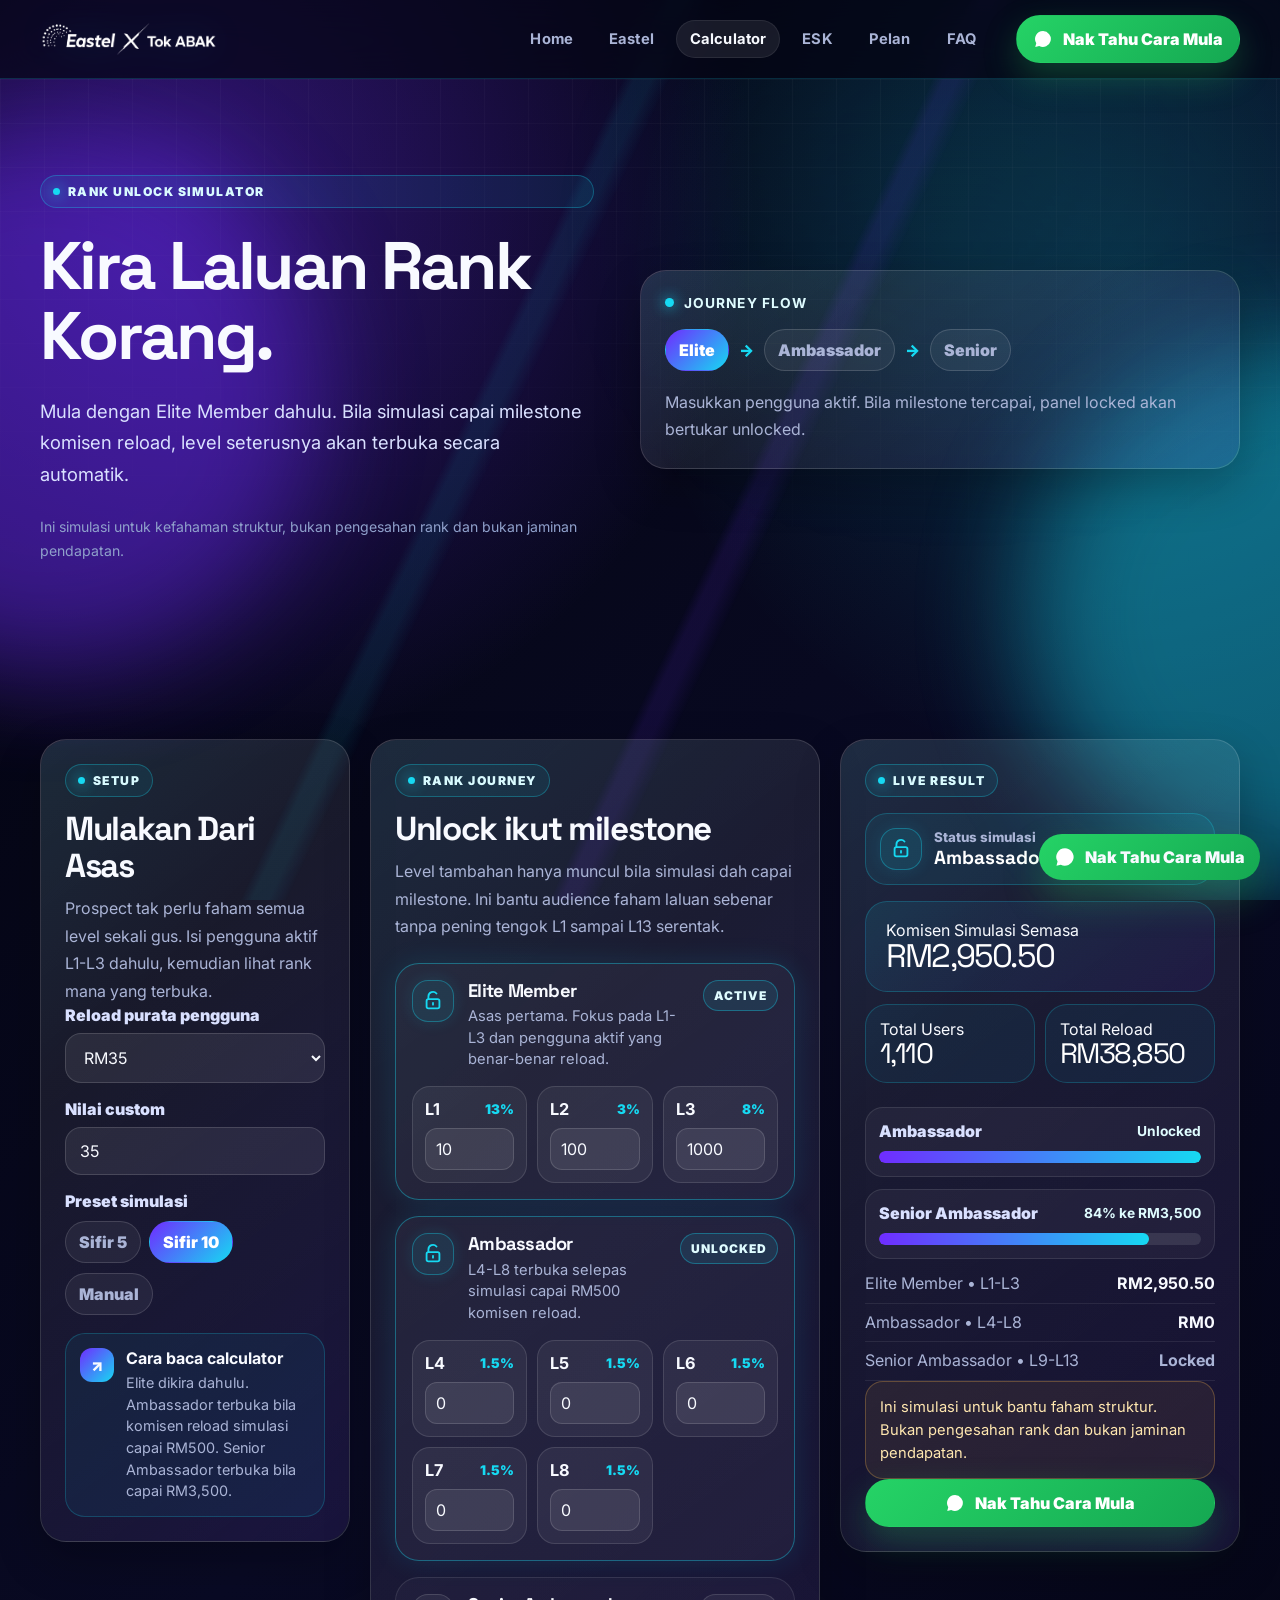
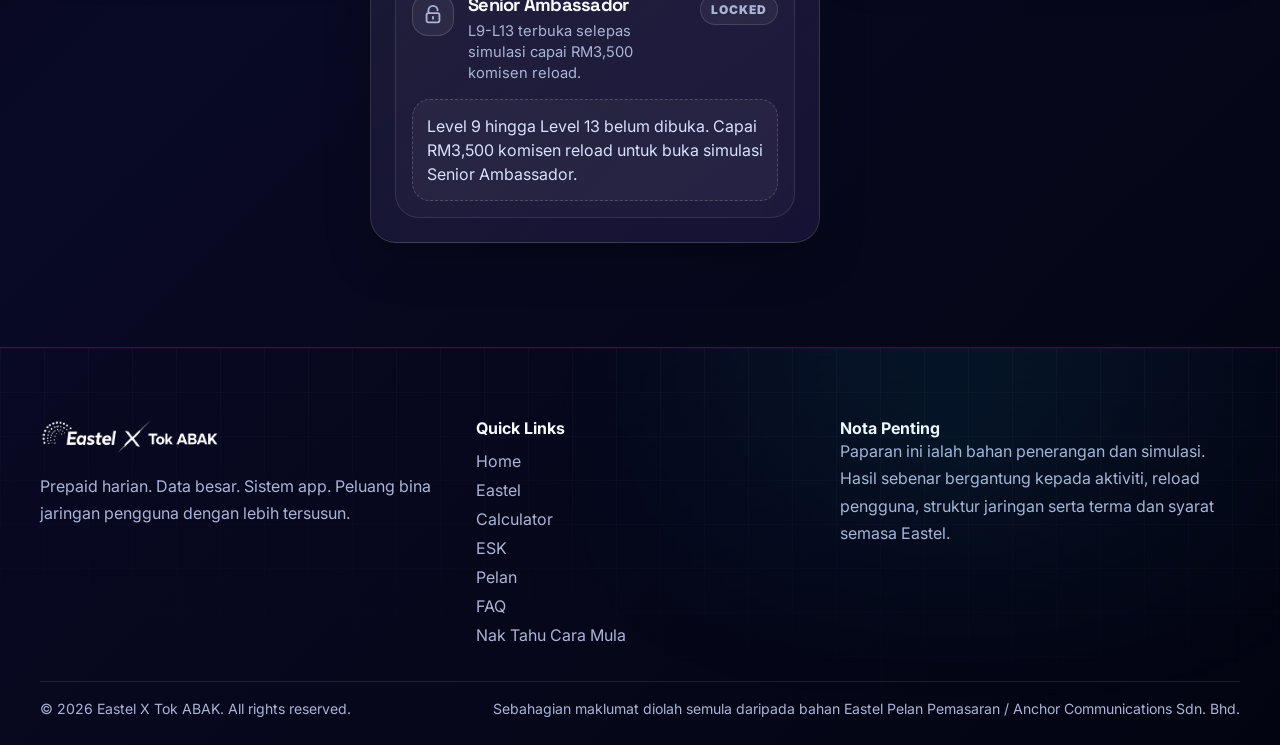
==== calculator/index.html @ 4b1dbc68 "Add files via upload" ====
<!doctype html>
<html lang="ms">
<head>
  <meta charset="utf-8">
  <meta name="viewport" content="width=device-width, initial-scale=1">
  <title>Eastel X Tok ABAK | Calculator Laluan Rank</title>
  <meta name="description" content="Simulasi interaktif untuk faham laluan Elite Member, Ambassador dan Senior Ambassador berdasarkan komisen reload.">
  <meta property="og:title" content="Eastel X Tok ABAK | Calculator Laluan Rank">
  <meta property="og:description" content="Simulasi interaktif untuk faham laluan Elite Member, Ambassador dan Senior Ambassador berdasarkan komisen reload.">
  <meta property="og:image" content="https://jtk-eastel.github.io/TokAbak/assets/og-eastel-tok-abak.png">
  <meta property="og:type" content="website">
  <meta name="twitter:card" content="summary_large_image">
  <link rel="icon" href="../assets/favicon.png">
  <link rel="preconnect" href="https://fonts.googleapis.com">
  <link rel="preconnect" href="https://fonts.gstatic.com" crossorigin>
  <link href="https://fonts.googleapis.com/css2?family=Inter:wght@400;500;600;700;800;900&family=Space+Grotesk:wght@600;700&display=swap" rel="stylesheet">
  <link rel="stylesheet" href="../style.css">
</head>
<body>
  <div class="site-bg" aria-hidden="true"><span class="orb orb-a"></span><span class="orb orb-b"></span></div>
  <header class="site-header">
  <div class="container nav-shell">
    <a class="brand" href="../"><img src="../assets/logo-eastel-x-tokabak-white.png" alt="Eastel X Tok ABAK"></a>
    <nav class="nav-links" aria-label="Navigasi utama"><a class="nav-link " href="../">Home</a>
<a class="nav-link " href="../eastel/">Eastel</a>
<a class="nav-link active" href="../calculator/">Calculator</a>
<a class="nav-link " href="../esk/">ESK</a>
<a class="nav-link " href="../pelan-pemasaran/">Pelan</a>
<a class="nav-link " href="../faq/">FAQ</a></nav>
    <a class="btn btn-primary nav-cta" href="https://api.whatsapp.com/send/?phone=601175947174&text=NakTahuCaraMula&type=phone_number&app_absent=0" target="_blank" rel="noopener"><img src="../assets/whatsapp-logo-white.svg" alt="">Nak Tahu Cara Mula</a>
    <button class="menu-toggle" aria-label="Buka menu" aria-expanded="false" data-menu-toggle><span></span><span></span><span></span></button>
  </div>
  <div class="mobile-panel" data-mobile-menu>
    <div class="mobile-panel-inner">
      <a class="mobile-link " href="../">Home</a>
<a class="mobile-link " href="../eastel/">Eastel</a>
<a class="mobile-link active" href="../calculator/">Calculator</a>
<a class="mobile-link " href="../esk/">ESK</a>
<a class="mobile-link " href="../pelan-pemasaran/">Pelan</a>
<a class="mobile-link " href="../faq/">FAQ</a>
      <a class="btn btn-primary full" href="https://api.whatsapp.com/send/?phone=601175947174&text=NakTahuCaraMula&type=phone_number&app_absent=0" target="_blank" rel="noopener"><img src="../assets/whatsapp-logo-white.svg" alt="">Nak Tahu Cara Mula</a>
    </div>
  </div>
</header>
  <main>
<section class="hero section-dark cyber-bg calculator-hero">
  <div class="container hero-grid">
    <div class="hero-copy reveal">
      <span class="eyebrow">Rank Unlock Simulator</span>
      <h1>Kira Laluan Rank Korang.</h1>
      <p class="lead">Mula dengan Elite Member dahulu. Bila simulasi capai milestone komisen reload, level seterusnya akan terbuka secara automatik.</p>
      <p class="mini-disclaimer">Ini simulasi untuk kefahaman struktur, bukan pengesahan rank dan bukan jaminan pendapatan.</p>
    </div>
    <div class="dashboard-card reveal calc-preview-card">
      <div class="unlock-preview-line"><span class="preview-dot"></span><b>Journey Flow</b></div>
      <div class="preview-ranks" aria-label="Laluan rank calculator">
        <span class="preview-rank active">Elite</span>
        <span class="preview-arrow">→</span>
        <span class="preview-rank">Ambassador</span>
        <span class="preview-arrow">→</span>
        <span class="preview-rank">Senior</span>
      </div>
      <p>Masukkan pengguna aktif. Bila milestone tercapai, panel locked akan bertukar unlocked.</p>
    </div>
  </div>
</section>

<section class="section" data-income-calculator>
  <div class="container unlock-dashboard">
    <aside class="dashboard-card rank-setup reveal">
      <span class="eyebrow">Setup</span>
      <h2>Mulakan Dari Asas</h2>
      <p>Prospect tak perlu faham semua level sekali gus. Isi pengguna aktif L1-L3 dahulu, kemudian lihat rank mana yang terbuka.</p>

      <div class="form-group">
        <label for="reload">Reload purata pengguna</label>
        <select id="reload" data-reload>
          <option value="35">RM35</option>
          <option value="50">RM50</option>
          <option value="custom">Custom</option>
        </select>
      </div>
      <div class="form-group" data-custom-wrap hidden>
        <label for="customReload">Nilai custom</label>
        <input id="customReload" type="number" min="1" value="35" data-custom-reload>
      </div>

      <label class="field-label">Preset simulasi</label>
      <div class="preset-tabs unlock-presets">
        <button type="button" data-preset="5">Sifir 5</button>
        <button type="button" class="active" data-preset="10">Sifir 10</button>
        <button type="button" data-preset="manual">Manual</button>
      </div>

      <div class="unlock-help-card">
        <span class="help-icon" aria-hidden="true">↗</span>
        <div>
          <strong>Cara baca calculator</strong>
          <p>Elite dikira dahulu. Ambassador terbuka bila komisen reload simulasi capai RM500. Senior Ambassador terbuka bila capai RM3,500.</p>
        </div>
      </div>
    </aside>

    <aside class="dashboard-card unlock-result result-panel reveal" aria-live="polite">
      <span class="eyebrow">Live Result</span>
      <div class="rank-status" data-rank-status>
        <span class="rank-status-icon" data-status-icon aria-hidden="true"></span>
        <div>
          <small>Status simulasi</small>
          <strong data-status-title>Elite Member</strong>
        </div>
      </div>

      <div class="result-tile primary-result">
        <span>Komisen Simulasi Semasa</span>
        <div class="result-number" data-result-commission>RM2,950.50</div>
      </div>
      <div class="result-mini-grid">
        <div class="result-tile compact"><span>Total Users</span><div class="result-number small" data-result-users>1,110</div></div>
        <div class="result-tile compact"><span>Total Reload</span><div class="result-number small" data-result-reload>RM38,850</div></div>
      </div>

      <div class="milestone-card" data-ambassador-progress>
        <div class="milestone-head"><span>Ambassador</span><b data-ambassador-text>100% ke RM500</b></div>
        <div class="progress-bar"><span data-ambassador-bar style="width:100%"></span></div>
      </div>
      <div class="milestone-card" data-senior-progress>
        <div class="milestone-head"><span>Senior Ambassador</span><b data-senior-text>84% ke RM3,500</b></div>
        <div class="progress-bar"><span data-senior-bar style="width:84%"></span></div>
      </div>

      <div class="breakdown" data-breakdown></div>
      <p class="disclaimer">Ini simulasi untuk bantu faham struktur. Bukan pengesahan rank dan bukan jaminan pendapatan.</p>
      <a class="btn btn-primary full" href="https://api.whatsapp.com/send/?phone=601175947174&text=NakTahuCaraMula&type=phone_number&app_absent=0" target="_blank" rel="noopener"><img src="../assets/whatsapp-logo-white.svg" alt="">Nak Tahu Cara Mula</a>
    </aside>

    <section class="dashboard-card unlock-journey reveal">
      <span class="eyebrow">Rank Journey</span>
      <h2>Unlock ikut milestone</h2>
      <p>Level tambahan hanya muncul bila simulasi dah capai milestone. Ini bantu audience faham laluan sebenar tanpa pening tengok L1 sampai L13 serentak.</p>
      <div class="rank-unlock-stack" data-unlock-journey></div>
    </section>
  </div>
</section>
</main>
  <footer class="site-footer section-dark">
  <div class="container footer-grid">
    <div class="footer-brand">
      <img src="../assets/logo-eastel-x-tokabak-white.png" alt="Eastel X Tok ABAK">
      <p>Prepaid harian. Data besar. Sistem app. Peluang bina jaringan pengguna dengan lebih tersusun.</p>
    </div>
    <div class="footer-links">
      <strong>Quick Links</strong>
      <div><a href="../">Home</a>
<a href="../eastel/">Eastel</a>
<a href="../calculator/">Calculator</a>
<a href="../esk/">ESK</a>
<a href="../pelan-pemasaran/">Pelan</a>
<a href="../faq/">FAQ</a>
<a href="https://api.whatsapp.com/send/?phone=601175947174&text=NakTahuCaraMula&type=phone_number&app_absent=0" target="_blank" rel="noopener">Nak Tahu Cara Mula</a></div>
    </div>
    <div class="footer-note">
      <strong>Nota Penting</strong>
      <p>Paparan ini ialah bahan penerangan dan simulasi. Hasil sebenar bergantung kepada aktiviti, reload pengguna, struktur jaringan serta terma dan syarat semasa Eastel.</p>
    </div>
  </div>
  <div class="container footer-bottom">
    <span>© 2026 Eastel X Tok ABAK. All rights reserved.</span>
    <span>Sebahagian maklumat diolah semula daripada bahan Eastel Pelan Pemasaran / Anchor Communications Sdn. Bhd.</span>
  </div>
</footer>
<a class="floating-wa" href="https://api.whatsapp.com/send/?phone=601175947174&text=NakTahuCaraMula&type=phone_number&app_absent=0" target="_blank" rel="noopener" aria-label="Nak Tahu Cara Mula"><img src="../assets/whatsapp-logo-white.svg" alt=""><span>Nak Tahu Cara Mula</span></a>
  <script src="../script.js"></script>
</body>
</html>
---- style.css ----
:root{
  --bg:#050615; --bg-deep:#080a22; --bg-soft:#101338;
  --panel:rgba(255,255,255,.065); --panel-strong:rgba(255,255,255,.1); --panel-glass:rgba(13,16,48,.74);
  --purple:#6f2cff; --violet:#8b35ff; --cyan:#16d9f2; --blue:#3b82f6; --green:#25d366;
  --text:#f8faff; --muted:#aab4d6; --muted-strong:#d9e0ff;
  --border:rgba(255,255,255,.14); --border-glow:rgba(22,217,242,.34);
  --soft-panel:#f7f5ff; --dark-text:#0d1022; --muted-dark:#5f6680;
  --radius-md:18px; --radius-lg:26px; --radius-xl:34px;
  --shadow-glow:0 0 40px rgba(111,44,255,.35); --shadow-cyan:0 0 32px rgba(22,217,242,.28);
  --container:1200px;
}
*{box-sizing:border-box}
html{scroll-behavior:smooth}
body{
  margin:0; font-family:Inter,system-ui,-apple-system,Segoe UI,sans-serif; color:var(--text);
  background:
    radial-gradient(circle at 14% 8%, rgba(111,44,255,.42), transparent 36rem),
    radial-gradient(circle at 88% 12%, rgba(22,217,242,.18), transparent 31rem),
    linear-gradient(135deg,#03040d 0%,#090a24 50%,#030411 100%);
  min-height:100vh; overflow-x:hidden;
}
body.menu-open{overflow:hidden}
a{color:inherit;text-decoration:none}
img{max-width:100%;display:block}
button,input,select{font:inherit}
.container{width:min(var(--container),calc(100% - 40px));margin-inline:auto}
.section{padding:104px 0;position:relative}
.section.compact{padding:72px 0}
.section-dark{position:relative;overflow:hidden}
.section-dark::before,.cyber-bg::before{
  content:"";position:absolute;inset:0;pointer-events:none;opacity:.52;
  background-image:
    linear-gradient(rgba(255,255,255,.055) 1px,transparent 1px),
    linear-gradient(90deg,rgba(255,255,255,.055) 1px,transparent 1px),
    radial-gradient(circle at 75% 30%,rgba(22,217,242,.18),transparent 26rem);
  background-size:44px 44px,44px 44px,100% 100%;
  mask-image:linear-gradient(to bottom,black,transparent 95%);
}
.site-bg{position:fixed;inset:0;overflow:hidden;pointer-events:none;z-index:-3}
.site-bg::after{content:"";position:absolute;inset:-20%;background:linear-gradient(115deg,transparent 0 42%,rgba(22,217,242,.08) 42.5% 43.2%,transparent 44% 55%,rgba(111,44,255,.11) 55.5% 56.1%,transparent 57%);animation:gridShift 18s linear infinite}
.orb{position:absolute;width:34rem;height:34rem;border-radius:999px;filter:blur(55px);opacity:.42;animation:floatOrb 12s ease-in-out infinite alternate}
.orb-a{background:var(--purple);left:-14rem;top:8rem}.orb-b{background:var(--cyan);right:-18rem;top:38%;animation-delay:-4s}
@keyframes gridShift{to{transform:translate3d(70px,40px,0)}}
@keyframes floatOrb{to{transform:translate3d(4rem,-2rem,0) scale(1.08)}}
@media(prefers-reduced-motion:reduce){*,*::before,*::after{animation:none!important;transition:none!important;scroll-behavior:auto!important}}
.site-header{position:sticky;top:0;z-index:1000;background:rgba(5,6,21,.72);backdrop-filter:blur(18px);border-bottom:1px solid rgba(22,217,242,.18)}
.nav-shell{min-height:78px;display:flex;align-items:center;gap:26px}
.brand{display:inline-flex;align-items:center;flex:0 0 auto}.brand img{width:178px;max-height:56px;object-fit:contain;filter:drop-shadow(0 0 18px rgba(22,217,242,.2))}
.nav-links{margin-left:auto;display:flex;align-items:center;gap:8px}.nav-link{padding:10px 14px;border-radius:999px;color:var(--muted);font-weight:700;font-size:.92rem;letter-spacing:.01em}.nav-link:hover,.nav-link.active{color:var(--text);background:rgba(255,255,255,.08);box-shadow:inset 0 0 0 1px rgba(255,255,255,.08)}
.btn{display:inline-flex;align-items:center;justify-content:center;gap:10px;padding:13px 18px;border-radius:999px;border:1px solid transparent;font-weight:900;line-height:1;cursor:pointer;transition:.2s ease;white-space:nowrap;min-height:48px}
.btn img{width:20px;height:20px}.btn-primary{background:linear-gradient(135deg,var(--green),#15a852);color:white;box-shadow:0 14px 34px rgba(37,211,102,.26)}.btn-primary:hover{transform:translateY(-2px);box-shadow:0 20px 42px rgba(37,211,102,.34)}
.btn-secondary{background:linear-gradient(135deg,var(--purple),var(--cyan));color:white;box-shadow:var(--shadow-glow)}.btn-secondary:hover,.btn-ghost:hover{transform:translateY(-2px)}
.btn-ghost{border-color:rgba(255,255,255,.2);background:rgba(255,255,255,.06);color:var(--text)}.btn.full{width:100%}
.nav-cta{padding-inline:16px}.menu-toggle{display:none;margin-left:auto;width:48px;height:48px;border:1px solid var(--border);background:rgba(255,255,255,.06);border-radius:16px;align-items:center;justify-content:center;flex-direction:column;gap:5px}.menu-toggle span{width:20px;height:2px;border-radius:4px;background:var(--text)}
.mobile-panel{display:none;position:fixed;inset:78px 16px auto 16px;z-index:999}.mobile-panel-inner{border:1px solid var(--border);background:rgba(8,10,34,.94);backdrop-filter:blur(22px);border-radius:26px;padding:18px;box-shadow:var(--shadow-glow)}.mobile-link{display:block;padding:15px 16px;border-radius:16px;color:var(--muted);font-weight:900}.mobile-link.active,.mobile-link:hover{color:var(--text);background:rgba(255,255,255,.08)}
.eyebrow{display:inline-flex;align-items:center;gap:8px;padding:8px 12px;border:1px solid rgba(22,217,242,.3);border-radius:999px;color:#d9fbff;background:rgba(22,217,242,.08);font-size:.76rem;font-weight:900;letter-spacing:.12em;text-transform:uppercase}.eyebrow::before{content:"";width:7px;height:7px;border-radius:999px;background:var(--cyan);box-shadow:0 0 14px var(--cyan)}
h1,h2,h3{font-family:"Space Grotesk",Inter,sans-serif;margin:0;color:var(--text);letter-spacing:-.04em}h1{font-size:clamp(2.65rem,6.3vw,5.5rem);line-height:1.03}h2{font-size:clamp(2rem,4.2vw,3.45rem);line-height:1.11}h3{font-size:1.18rem;line-height:1.18}p{color:var(--muted);line-height:1.72;font-size:clamp(1rem,1.2vw,1.1rem);margin:0}.lead{font-size:1.15rem;color:var(--muted-strong);max-width:760px}.highlight{color:var(--cyan);text-shadow:0 0 20px rgba(22,217,242,.28)}
.hero{padding:106px 0 86px;min-height:calc(100vh - 78px);display:flex;align-items:center}.hero-grid{position:relative;z-index:1;display:grid;grid-template-columns:minmax(0,1.02fr) minmax(390px,.98fr);gap:54px;align-items:center}.hero-copy{display:grid;gap:24px}.hero-copy p{max-width:690px}.hero-actions{display:flex;gap:14px;align-items:center;flex-wrap:wrap}.mini-disclaimer{font-size:.88rem!important;color:#8fa0cb!important}.hero-stage{position:relative}.hero-composition{position:relative;min-height:560px;border:1px solid rgba(22,217,242,.22);border-radius:38px;background:linear-gradient(145deg,rgba(255,255,255,.1),rgba(255,255,255,.035));box-shadow:var(--shadow-glow);overflow:hidden;padding:24px}.hero-composition::before{content:"";position:absolute;inset:18px;border-radius:30px;border:1px solid rgba(255,255,255,.08);background:radial-gradient(circle at 50% 80%,rgba(22,217,242,.22),transparent 16rem),linear-gradient(180deg,rgba(111,44,255,.12),transparent);z-index:0}.hero-img{position:relative;z-index:2;width:100%;height:100%;object-fit:contain;filter:drop-shadow(0 25px 50px rgba(0,0,0,.46))}.platform{position:absolute;left:14%;right:14%;bottom:40px;height:44px;border-radius:999px;background:radial-gradient(ellipse at center,rgba(22,217,242,.58),transparent 70%);filter:blur(4px);animation:pulseGlow 3s ease-in-out infinite alternate}.hud-chip{position:absolute;z-index:3;display:flex;align-items:center;gap:8px;padding:10px 12px;border-radius:999px;border:1px solid rgba(22,217,242,.28);background:rgba(5,6,21,.72);backdrop-filter:blur(12px);font-weight:900;font-size:.82rem;box-shadow:0 0 22px rgba(22,217,242,.15)}.hud-chip i{width:8px;height:8px;border-radius:999px;background:var(--cyan);box-shadow:0 0 12px var(--cyan)}.chip-1{top:28px;left:24px}.chip-2{top:112px;right:20px}.chip-3{bottom:110px;left:22px}.chip-4{bottom:30px;right:24px}@keyframes pulseGlow{to{opacity:.65;transform:scaleX(1.12)}}
.section-head{display:grid;gap:14px;margin-bottom:34px}.section-head.center{text-align:center;justify-items:center}.section-head p{max-width:760px}.grid{display:grid;gap:20px}.grid.four{grid-template-columns:repeat(4,1fr)}.grid.three{grid-template-columns:repeat(3,1fr)}.grid.two{grid-template-columns:repeat(2,1fr)}
.glass-card,.neon-card,.dashboard-card,.product-frame,.table-card,.faq-item{position:relative;border:1px solid var(--border);background:linear-gradient(145deg,rgba(255,255,255,.095),rgba(255,255,255,.035));border-radius:var(--radius-lg);padding:24px;box-shadow:0 18px 46px rgba(0,0,0,.24);overflow:hidden}.glass-card::after,.neon-card::after,.dashboard-card::after{content:"";position:absolute;inset:0;border-radius:inherit;pointer-events:none;background:linear-gradient(135deg,rgba(22,217,242,.08),transparent 32%,rgba(111,44,255,.1));opacity:.85}.glass-card>* ,.neon-card>* ,.dashboard-card>*{position:relative;z-index:1}.glass-card h3,.neon-card h3{margin:12px 0 8px}.card-icon,.mission-id{display:inline-grid;place-items:center;min-width:42px;height:42px;border-radius:15px;border:1px solid rgba(22,217,242,.26);background:rgba(22,217,242,.08);color:var(--cyan);font-weight:900}.neon-card{border-color:rgba(22,217,242,.22)}.neon-card:hover{box-shadow:var(--shadow-cyan);transform:translateY(-3px)}.dark-card{background:rgba(8,10,34,.65)}
.stats-hud{display:grid;grid-template-columns:repeat(4,1fr);gap:18px}.stat-card{padding:22px;border:1px solid rgba(22,217,242,.22);border-radius:24px;background:rgba(255,255,255,.06);box-shadow:inset 0 1px 0 rgba(255,255,255,.08),0 0 26px rgba(22,217,242,.08)}.stat-card strong{display:block;font-family:"Space Grotesk";font-size:clamp(1.75rem,3.2vw,3rem);line-height:1.05;white-space:nowrap;color:white}.stat-card span{display:block;margin-top:8px;color:var(--muted);font-weight:800}
.mentor-console{display:grid;grid-template-columns:.9fr 1.1fr;gap:38px;align-items:center}.mentor-frame{position:relative;border-radius:34px;padding:22px;background:linear-gradient(145deg,rgba(111,44,255,.3),rgba(22,217,242,.08));border:1px solid rgba(255,255,255,.14);box-shadow:var(--shadow-glow)}.mentor-frame img{border-radius:26px;width:100%;max-height:560px;object-fit:cover;object-position:center top}.mentor-label{position:absolute;left:40px;bottom:40px;padding:12px 14px;border-radius:999px;background:rgba(5,6,21,.76);border:1px solid rgba(22,217,242,.28);backdrop-filter:blur(14px);font-weight:900}.mission-grid{display:grid;gap:16px}.mission-card{display:grid;grid-template-columns:auto 1fr;gap:16px;align-items:start}.split{display:grid;grid-template-columns:1fr 1fr;gap:38px;align-items:center}.product-frame{padding:18px}.product-frame img{border-radius:22px;width:100%;object-fit:contain;background:rgba(0,0,0,.18)}.holo-caption{margin-top:12px;color:var(--muted);font-size:.92rem}.pill-list{display:flex;gap:10px;flex-wrap:wrap}.pill-list span,.chapter-pills a{padding:9px 12px;border-radius:999px;border:1px solid rgba(22,217,242,.24);background:rgba(22,217,242,.07);font-weight:800;color:#dffcff;font-size:.9rem}.cta-panel{text-align:center;border:1px solid rgba(22,217,242,.22);border-radius:38px;background:linear-gradient(145deg,rgba(111,44,255,.18),rgba(22,217,242,.08));padding:54px;box-shadow:var(--shadow-glow)}.cta-panel p{max-width:720px;margin:14px auto 24px}.light-section{background:linear-gradient(180deg,#f7f5ff,#eef3ff);color:var(--dark-text)}.light-section h2,.light-section h3{color:var(--dark-text)}.light-section p{color:var(--muted-dark)}.light-card{background:white;border:1px solid rgba(13,16,34,.1);box-shadow:0 18px 38px rgba(13,16,34,.08);color:var(--dark-text)}.light-card p{color:var(--muted-dark)}
.dashboard-layout{display:grid;grid-template-columns:300px minmax(0,1fr) 320px;gap:18px;align-items:start}.control-panel,.result-panel{position:sticky;top:100px}.form-group{display:grid;gap:8px;margin-bottom:16px}.form-group label{font-weight:900;color:var(--muted-strong)}select,input{width:100%;border:1px solid rgba(255,255,255,.14);border-radius:16px;background:rgba(255,255,255,.08);color:var(--text);padding:13px 14px;outline:none}select option{color:#111}.preset-tabs{display:flex;gap:8px;flex-wrap:wrap}.preset-tabs button,.rank-tabs button{border:1px solid var(--border);background:rgba(255,255,255,.06);color:var(--muted);border-radius:999px;padding:10px 13px;font-weight:900;cursor:pointer}.preset-tabs button.active,.rank-tabs button.active{background:linear-gradient(135deg,var(--purple),var(--cyan));color:white;border-color:transparent}.level-groups{display:grid;gap:16px}.level-group{border:1px solid var(--border);border-radius:24px;padding:16px;background:rgba(255,255,255,.04)}.level-group h3{font-size:1rem;margin-bottom:12px}.level-grid{display:grid;grid-template-columns:repeat(3,1fr);gap:10px}.level-card{border:1px solid rgba(255,255,255,.12);background:rgba(255,255,255,.055);border-radius:18px;padding:12px}.level-card.locked{opacity:.48}.level-card.unlocked{border-color:rgba(22,217,242,.42);box-shadow:0 0 18px rgba(22,217,242,.1)}.level-card label{display:flex;justify-content:space-between;gap:8px;font-weight:900;margin-bottom:8px}.level-card small{color:var(--muted)}.level-card input{padding:10px;border-radius:12px}.result-number{font-family:"Space Grotesk";font-size:clamp(2rem,4vw,3.5rem);line-height:1.02;color:white;white-space:nowrap}.result-tile{padding:18px;border-radius:22px;border:1px solid rgba(22,217,242,.22);background:rgba(22,217,242,.06);margin-bottom:12px}.progress-bar{height:12px;border-radius:999px;background:rgba(255,255,255,.1);overflow:hidden;margin-top:10px}.progress-bar span{display:block;height:100%;width:0%;background:linear-gradient(90deg,var(--purple),var(--cyan));border-radius:inherit;transition:width .5s ease}.breakdown{display:grid;gap:8px;margin-top:14px}.breakdown-row{display:flex;justify-content:space-between;gap:12px;color:var(--muted);border-bottom:1px solid rgba(255,255,255,.08);padding-bottom:8px}.breakdown-row b{color:var(--text)}.disclaimer{border:1px solid rgba(255,184,77,.28);background:rgba(255,184,77,.08);color:#ffe7b0;border-radius:18px;padding:14px;font-size:.92rem;line-height:1.55}.esk-calc{display:grid;grid-template-columns:repeat(3,1fr);gap:14px}.esk-results{display:grid;grid-template-columns:repeat(4,1fr);gap:14px;margin-top:20px}.rank-ladder{display:grid;grid-template-columns:repeat(4,1fr);gap:18px;position:relative}.rank-card{min-height:230px}.rank-card .rate{font-family:"Space Grotesk";font-size:2rem;color:var(--cyan);margin:12px 0}.verification-wall{display:grid;grid-template-columns:1fr 1fr;gap:18px}.verification-wall .product-frame:first-child{grid-row:span 2}.chapter-pills{display:flex;gap:10px;overflow-x:auto;padding-bottom:8px;margin:22px 0 30px}.chapter-pills a{flex:0 0 auto}.data-table{width:100%;border-collapse:separate;border-spacing:0;overflow:hidden;border-radius:20px}.data-table th,.data-table td{padding:15px 16px;border-bottom:1px solid rgba(255,255,255,.1);text-align:left}.data-table th{color:#dffcff;background:rgba(22,217,242,.08)}.data-table td{color:var(--muted-strong)}.table-wrap{overflow-x:auto;border:1px solid var(--border);border-radius:22px;background:rgba(255,255,255,.045)}.timeline{display:grid;grid-template-columns:repeat(4,1fr);gap:14px}.timeline-card strong{display:block;color:var(--cyan);font-family:"Space Grotesk";font-size:1.5rem;white-space:nowrap}.faq-list{display:grid;gap:14px;max-width:900px;margin-inline:auto}.faq-item{padding:0}.faq-question{width:100%;border:0;background:transparent;color:var(--text);display:flex;align-items:center;justify-content:space-between;gap:24px;padding:22px 24px;cursor:pointer;text-align:left;font-weight:900}.faq-icon{width:34px;height:34px;border-radius:999px;border:1px solid rgba(22,217,242,.26);display:grid;place-items:center;flex:0 0 auto;color:var(--cyan);background:rgba(22,217,242,.08)}.faq-answer{display:grid;grid-template-rows:0fr;transition:grid-template-rows .25s ease}.faq-answer>div{overflow:hidden;padding:0 24px}.faq-item.open{border-color:rgba(22,217,242,.38);box-shadow:var(--shadow-cyan)}.faq-item.open .faq-answer{grid-template-rows:1fr}.faq-item.open .faq-answer>div{padding-bottom:22px}.faq-item.open .faq-icon{background:linear-gradient(135deg,var(--purple),var(--cyan));color:white}.site-footer{padding:70px 0 28px;border-top:1px solid rgba(22,217,242,.16)}.footer-grid{display:grid;grid-template-columns:1.1fr .9fr 1.1fr;gap:36px}.footer-brand img{width:180px;margin-bottom:18px}.footer-links div{display:grid;gap:9px;margin-top:13px}.footer-links a{color:var(--muted)}.footer-links a:hover{color:var(--cyan)}.footer-bottom{border-top:1px solid rgba(255,255,255,.1);margin-top:36px;padding-top:18px;display:flex;justify-content:space-between;gap:16px;color:var(--muted);font-size:.88rem}.floating-wa{position:fixed;right:20px;bottom:20px;z-index:998;display:flex;align-items:center;gap:9px;padding:12px 15px;border-radius:999px;background:linear-gradient(135deg,var(--green),#15a852);box-shadow:0 18px 38px rgba(37,211,102,.28);font-weight:900}.floating-wa img{width:22px;height:22px}.reveal{opacity:0;transform:translateY(18px);transition:opacity .6s ease,transform .6s ease}.reveal.in-view{opacity:1;transform:none}
@media(max-width:1060px){.nav-links,.nav-cta{display:none}.menu-toggle{display:flex}.mobile-panel.open{display:block}.hero-grid,.mentor-console,.split,.dashboard-layout{grid-template-columns:1fr}.hero{padding-top:82px}.hero-composition{min-height:auto}.control-panel,.result-panel{position:relative;top:auto}.stats-hud,.grid.four,.rank-ladder,.esk-results{grid-template-columns:repeat(2,1fr)}.verification-wall{grid-template-columns:1fr}.verification-wall .product-frame:first-child{grid-row:auto}.footer-grid{grid-template-columns:1fr 1fr}}
@media(max-width:720px){.container{width:min(100% - 28px, var(--container))}.section{padding:64px 0}.hero{min-height:auto;padding:64px 0}.hero-grid{gap:28px}.hero-actions .btn{width:100%}h1{font-size:clamp(2.2rem,12vw,3.4rem)}h2{font-size:clamp(1.8rem,9vw,2.55rem)}.brand img{width:138px}.stats-hud,.grid.three,.grid.four,.grid.two,.esk-calc,.esk-results,.timeline{grid-template-columns:1fr}.level-grid{grid-template-columns:1fr}.hero-composition{border-radius:26px;padding:12px}.hud-chip{position:relative;display:inline-flex;top:auto!important;left:auto!important;right:auto!important;bottom:auto!important;margin:5px;font-size:.74rem}.hero-composition .hud-wrap{position:absolute;left:14px;right:14px;bottom:14px;display:flex;flex-wrap:wrap}.cta-panel{padding:34px 20px}.footer-grid,.footer-bottom{grid-template-columns:1fr;display:grid}.floating-wa span{display:none}.floating-wa{border-radius:50%;width:56px;height:56px;justify-content:center;padding:0}.result-number{font-size:2.15rem}.stat-card strong{white-space:normal;overflow-wrap:normal}.table-wrap{margin-inline:-4px}.data-table th,.data-table td{padding:13px 12px;white-space:nowrap}}

/* === FINAL PRESENTATION QA AMEND: overflow-safe graphics & numbers === */
:root{
  --num-max: 2.85rem;
}

/* Slightly tighter hero typography for presentation screens */
h1{font-size:clamp(2.45rem,5.25vw,4.75rem);line-height:1.04;}
.hero-grid{grid-template-columns:minmax(0,.96fr) minmax(420px,1.04fr);gap:46px;}
.hero-composition{
  min-height:clamp(380px,34vw,500px);
  display:flex;
  align-items:center;
  justify-content:center;
}
.hero-img{height:auto;max-height:100%;object-fit:contain;}
.platform{bottom:28px;}

/* Universal numeric safety: no cropped money values */
.dashboard-card,
.result-panel,
.result-tile,
.stat-card,
.product-frame,
.glass-card,
.neon-card{min-width:0;}
.result-tile,
.stat-card{
  overflow:visible;
}
.result-tile span,
.stat-card span{
  display:block;
}
.result-number,
.timeline-card strong,
.stat-card strong{
  max-width:100%;
  white-space:nowrap;
  overflow:visible;
  text-overflow:clip;
  letter-spacing:-.055em;
}
.result-number{
  font-size:clamp(1.85rem,3.1vw,var(--num-max));
}
.result-panel .result-number{
  font-size:clamp(1.85rem,2.6vw,2.55rem);
}
.dashboard-card .result-number{
  font-size:clamp(1.75rem,2.55vw,2.45rem);
}
.stat-card strong{
  font-size:clamp(1.65rem,2.8vw,2.65rem);
}

/* Better console layout: give Result HUD more room and let center shrink safely */
.dashboard-layout{
  grid-template-columns:minmax(250px,290px) minmax(0,1fr) minmax(360px,420px);
  gap:22px;
}
.result-panel{
  overflow:visible;
}
.result-panel .result-tile{
  padding:18px 20px;
}
.breakdown-row{
  align-items:flex-start;
}
.breakdown-row span{min-width:0;line-height:1.35;}
.breakdown-row b{white-space:nowrap;}

/* Mini dashboard cards must reflow instead of cutting values */
.dashboard-card .grid.two{
  grid-template-columns:repeat(auto-fit,minmax(240px,1fr));
}

/* ESK result cards: never force 4 columns if currency is long */
.esk-results{
  grid-template-columns:repeat(auto-fit,minmax(240px,1fr));
  align-items:stretch;
}
.esk-results .result-tile{
  min-height:126px;
}
.esk-results .result-number{
  font-size:clamp(2rem,3vw,2.9rem);
}

/* ESK form spacing presentation-ready */
.esk-calc{grid-template-columns:repeat(3,minmax(0,1fr));}
.preset-tabs{row-gap:10px;}

/* FAQ hero card: no placeholder feel */
.faq-question span:first-child{line-height:1.35;}
.faq-icon{font-size:1.2rem;font-weight:900;}

/* Presentation screen widths */
@media(max-width:1180px){
  .dashboard-layout{grid-template-columns:1fr;}
  .control-panel,.result-panel{position:relative;top:auto;}
  .result-panel .result-number{font-size:clamp(2rem,7vw,3.2rem);}
  .dashboard-card .result-number{font-size:clamp(2rem,5vw,3rem);}
}

@media(max-width:900px){
  .hero-grid{grid-template-columns:1fr;}
  .hero-composition{min-height:auto;padding:16px;}
  .hero-img{width:100%;}
  .platform{display:none;}
  .stats-hud{grid-template-columns:repeat(2,minmax(0,1fr));}
}

@media(max-width:720px){
  h1{font-size:clamp(2.15rem,10vw,3.25rem);}
  .result-number,
  .result-panel .result-number,
  .dashboard-card .result-number,
  .esk-results .result-number{
    font-size:clamp(1.85rem,10vw,2.65rem);
  }
  .stat-card strong{
    white-space:nowrap;
    font-size:clamp(1.7rem,9vw,2.55rem);
  }
  .stats-hud{grid-template-columns:1fr 1fr;gap:12px;}
  .stat-card{padding:18px 16px;border-radius:20px;}
  .stat-card span{font-size:.86rem;line-height:1.25;}
  .dashboard-card .grid.two{grid-template-columns:1fr;}
  .esk-calc,.esk-results{grid-template-columns:1fr;}
  .result-tile{padding:16px;}
}

@media(max-width:430px){
  .stats-hud{grid-template-columns:1fr;}
  .result-number,
  .result-panel .result-number,
  .dashboard-card .result-number,
  .esk-results .result-number{
    font-size:clamp(1.75rem,9vw,2.35rem);
    letter-spacing:-.06em;
  }
}

/* Pelan final polish: presentation-safe spacing and balanced Scenario Aiman cards */
.page-hero{
  min-height:auto!important;
  padding:96px 0 64px!important;
}
.page-hero .hero-grid{
  align-items:start;
}
.nav-strip-section{
  padding:18px 0 54px!important;
  position:sticky;
  top:78px;
  z-index:20;
  background:linear-gradient(180deg,rgba(5,6,21,.78),rgba(5,6,21,.46),rgba(5,6,21,0));
  backdrop-filter:blur(10px);
}
.chapter-pills-clean{
  width:fit-content;
  max-width:100%;
  margin:0 auto;
  justify-content:center;
  align-items:center;
  flex-wrap:wrap;
  gap:12px;
  overflow:visible;
  padding:10px 12px;
  border:1px solid rgba(22,217,242,.16);
  border-radius:999px;
  background:rgba(5,6,21,.42);
  box-shadow:0 16px 34px rgba(0,0,0,.18);
}
.chapter-pills-clean a{
  margin:0;
  min-width:max-content;
  padding:10px 15px;
  line-height:1;
  box-shadow:inset 0 0 0 1px rgba(255,255,255,.04);
}
.chapter-pills-clean a:hover{
  transform:translateY(-1px);
  border-color:rgba(22,217,242,.48);
  background:linear-gradient(135deg,rgba(111,44,255,.34),rgba(22,217,242,.18));
}
#aiman .split{
  align-items:start;
  grid-template-columns:minmax(0,1.08fr) minmax(420px,.92fr);
}
.scenario-panel{
  min-width:0;
}
.aiman-timeline{
  display:grid;
  grid-template-columns:repeat(2,minmax(0,1fr));
  gap:16px;
}
.aiman-timeline .timeline-card{
  min-width:0;
  min-height:142px;
  padding:22px 24px;
  display:flex;
  flex-direction:column;
  justify-content:center;
  gap:12px;
  overflow:visible;
}
.aiman-timeline .timeline-card span{
  color:var(--muted-strong);
  font-weight:900;
  line-height:1.16;
  font-size:clamp(.92rem,1vw,1.05rem);
}
.aiman-timeline .timeline-card strong{
  display:block;
  max-width:100%;
  font-family:"Space Grotesk",Inter,sans-serif;
  font-size:clamp(1.58rem,2.15vw,2.28rem);
  line-height:1;
  letter-spacing:-.06em;
  color:var(--cyan);
  white-space:nowrap;
  overflow:visible;
}
.aiman-timeline .total-card{
  border-color:rgba(22,217,242,.36);
  background:linear-gradient(145deg,rgba(22,217,242,.13),rgba(111,44,255,.12));
  box-shadow:0 0 28px rgba(22,217,242,.11);
}
.learning-card{
  margin-top:18px;
  padding:24px;
}
.learning-card h3{
  margin-bottom:8px;
}
@media(max-width:1060px){
  .nav-strip-section{position:relative;top:auto;padding:16px 0 42px!important;}
  .chapter-pills-clean{width:100%;justify-content:flex-start;flex-wrap:nowrap;overflow-x:auto;border-radius:24px;}
  #aiman .split{grid-template-columns:1fr;}
}
@media(max-width:720px){
  .page-hero{padding:74px 0 42px!important;}
  .nav-strip-section{padding:8px 0 34px!important;}
  .aiman-timeline{grid-template-columns:1fr;}
  .aiman-timeline .timeline-card{min-height:auto;padding:20px;}
  .aiman-timeline .timeline-card strong{font-size:clamp(1.82rem,9vw,2.35rem);letter-spacing:-.055em;}
}

/* === V6 MOBILE-ONLY FINAL QA ===
   Desktop/tablet-wide visual remains untouched. These rules only affect mobile/tablet-small layout. */
@media (max-width: 900px){
  html,body{width:100%;max-width:100%;overflow-x:hidden;}
  .site-header{backdrop-filter:blur(16px);}
  .nav-shell{min-height:68px;gap:12px;}
  .brand img{width:148px;max-height:46px;}
  .mobile-panel{inset:76px 12px auto 12px;}
  .mobile-panel-inner{padding:14px;border-radius:22px;}
  .mobile-link{padding:13px 14px;font-size:.96rem;}

  .container{width:min(100% - 30px,var(--container));}
  .section{padding:66px 0;}
  .section.compact{padding:48px 0;}
  .section-head{margin-bottom:24px;gap:10px;}
  .section-head.center{text-align:left;justify-items:start;}
  .section-head.center p{margin-inline:0;}

  .hero,
  .page-hero{padding:64px 0 50px!important;min-height:auto!important;}
  .hero-grid{grid-template-columns:1fr!important;gap:28px;}
  .hero-copy{gap:18px;}
  .hero-copy p,.lead{max-width:100%;font-size:1rem;line-height:1.62;}
  h1{font-size:clamp(2.18rem,9.6vw,3.15rem);line-height:1.04;letter-spacing:-.055em;}
  h2{font-size:clamp(1.78rem,7.2vw,2.42rem);line-height:1.12;letter-spacing:-.045em;}
  h3{font-size:1.08rem;}
  .eyebrow{font-size:.68rem;letter-spacing:.1em;padding:7px 10px;max-width:100%;}

  .hero-actions{display:grid;grid-template-columns:1fr;gap:10px;width:100%;}
  .hero-actions .btn{width:100%;min-height:50px;}
  .btn{min-height:48px;padding:12px 16px;font-size:.94rem;}

  /* Hero graphics: stack image + chips neatly instead of flex-row clutter */
  .hero-composition{display:block!important;min-height:auto!important;border-radius:26px;padding:14px;}
  .hero-composition::before{inset:10px;border-radius:22px;}
  .hero-img{width:100%;height:auto;max-height:420px;object-fit:contain;margin:0 auto;}
  .platform{display:none!important;}
  .hud-chip{position:static!important;display:inline-flex;margin:6px 5px 0 0;font-size:.72rem;line-height:1;padding:9px 10px;max-width:100%;white-space:nowrap;}

  .stats-hud{grid-template-columns:repeat(2,minmax(0,1fr));gap:12px;}
  .stat-card{padding:17px 15px;border-radius:20px;min-width:0;}
  .stat-card strong{font-size:clamp(1.42rem,7.2vw,2.25rem);letter-spacing:-.055em;white-space:nowrap;}
  .stat-card span{font-size:.82rem;line-height:1.25;margin-top:7px;}

  .glass-card,.neon-card,.dashboard-card,.product-frame,.table-card,.faq-item{border-radius:22px;padding:20px;}
  .grid,.mission-grid{gap:14px;}
  .grid.three,.grid.four,.grid.two,.mentor-console,.split,.dashboard-layout,.verification-wall{grid-template-columns:1fr!important;}
  .rank-ladder{grid-template-columns:1fr!important;gap:14px;}
  .rank-card{min-height:auto;}
  .rank-card .rate{font-size:1.55rem;}

  .mentor-frame{padding:14px;border-radius:26px;}
  .mentor-frame img{border-radius:20px;max-height:440px;object-fit:cover;}
  .mentor-label{left:24px;right:24px;bottom:24px;text-align:center;font-size:.86rem;}
  .mission-card{grid-template-columns:auto minmax(0,1fr);gap:12px;}
  .mission-id,.card-icon{min-width:38px;height:38px;border-radius:13px;font-size:.88rem;}

  .product-frame{padding:14px;}
  .product-frame img{border-radius:18px;max-height:460px;object-fit:contain;}
  .holo-caption{font-size:.86rem;line-height:1.45;}
  .pill-list{gap:8px;}
  .pill-list span{font-size:.82rem;padding:8px 10px;}

  .dashboard-layout{gap:16px;}
  .control-panel,.result-panel{position:relative!important;top:auto!important;}
  .control-panel{order:1;}
  .dashboard-layout>section.dashboard-card{order:2;}
  .result-panel{order:3;}
  .preset-tabs{display:flex;flex-wrap:nowrap;overflow-x:auto;padding-bottom:3px;-webkit-overflow-scrolling:touch;}
  .preset-tabs button{flex:0 0 auto;}
  .level-groups{gap:12px;}
  .level-group{padding:14px;border-radius:20px;}
  .level-grid{grid-template-columns:1fr!important;gap:9px;}
  .level-card{padding:11px;border-radius:16px;}

  .result-tile{padding:16px;border-radius:20px;margin-bottom:10px;}
  .result-tile span{font-size:.9rem;line-height:1.25;}
  .result-number,
  .result-panel .result-number,
  .dashboard-card .result-number,
  .esk-results .result-number,
  .aiman-timeline .timeline-card strong{
    font-size:clamp(1.72rem,8.4vw,2.45rem)!important;
    line-height:1!important;
    letter-spacing:-.06em;
    white-space:nowrap;
  }
  .breakdown-row{font-size:.92rem;gap:10px;}
  .breakdown-row span{max-width:70%;}
  .breakdown-row b{font-size:.95rem;}

  .esk-calc,.esk-results{grid-template-columns:1fr!important;gap:12px;}
  .esk-results .result-tile{min-height:auto;}
  .form-group{margin-bottom:13px;}
  input,select{border-radius:14px;padding:12px 13px;}

  .table-wrap{border-radius:18px;margin-inline:0;overflow-x:auto;-webkit-overflow-scrolling:touch;}
  .data-table{min-width:520px;}
  .data-table th,.data-table td{padding:12px 13px;font-size:.9rem;white-space:nowrap;}

  .nav-strip-section{position:relative!important;top:auto!important;padding:8px 0 28px!important;background:transparent!important;backdrop-filter:none!important;}
  .chapter-pills-clean{width:100%;max-width:100%;margin:0;justify-content:flex-start;flex-wrap:nowrap;overflow-x:auto;padding:8px;border-radius:20px;gap:8px;-webkit-overflow-scrolling:touch;}
  .chapter-pills-clean a{padding:9px 12px;font-size:.82rem;}

  #aiman .split{grid-template-columns:1fr!important;gap:20px;}
  .aiman-timeline{grid-template-columns:1fr!important;gap:12px;}
  .aiman-timeline .timeline-card{min-height:auto;padding:18px 18px;gap:8px;border-radius:20px;}
  .aiman-timeline .timeline-card span{font-size:.92rem;}
  .learning-card{margin-top:14px;padding:20px;}

  .faq-list{gap:12px;}
  .faq-question{padding:18px 18px;gap:14px;align-items:center;}
  .faq-question span:first-child{line-height:1.3;font-size:.98rem;}
  .faq-icon{width:30px;height:30px;font-size:1rem;}
  .faq-answer>div{padding:0 18px;}
  .faq-item.open .faq-answer>div{padding-bottom:18px;}

  .cta-panel{border-radius:28px;padding:32px 20px;}
  .site-footer{padding:52px 0 24px;}
  .footer-grid{grid-template-columns:1fr!important;gap:24px;}
  .footer-brand img{width:158px;}
  .footer-bottom{display:grid!important;grid-template-columns:1fr!important;gap:10px;text-align:left;}
  .floating-wa{right:14px;bottom:14px;width:54px;height:54px;border-radius:50%;padding:0;justify-content:center;}
  .floating-wa span{display:none;}
}

@media (max-width: 520px){
  .container{width:min(100% - 24px,var(--container));}
  .site-header{border-bottom-color:rgba(22,217,242,.12);}
  .nav-shell{min-height:64px;}
  .brand img{width:132px;}
  .menu-toggle{width:44px;height:44px;border-radius:14px;}
  .mobile-panel{inset:70px 10px auto 10px;}

  .section{padding:54px 0;}
  .section.compact{padding:38px 0;}
  .hero,.page-hero{padding:48px 0 38px!important;}
  h1{font-size:clamp(2rem,11.3vw,2.72rem);}
  h2{font-size:clamp(1.58rem,8.8vw,2.1rem);}
  p,.lead{font-size:.96rem;line-height:1.58;}
  .mini-disclaimer{font-size:.8rem!important;}

  .hero-copy{gap:15px;}
  .hero-composition{padding:10px;border-radius:22px;}
  .hero-composition::before{inset:7px;border-radius:18px;}
  .hero-img{max-height:330px;}
  .hud-chip{font-size:.68rem;padding:8px 9px;margin-top:5px;}

  .stats-hud{grid-template-columns:1fr!important;}
  .stat-card{padding:16px 15px;}
  .stat-card strong{font-size:2rem;}

  .glass-card,.neon-card,.dashboard-card,.product-frame,.table-card{padding:17px;border-radius:20px;}
  .mentor-frame img{max-height:380px;}
  .mission-card{grid-template-columns:1fr;}
  .mission-id,.card-icon{width:max-content;min-width:36px;height:36px;}

  .product-frame img{max-height:380px;}
  .result-number,
  .result-panel .result-number,
  .dashboard-card .result-number,
  .esk-results .result-number,
  .aiman-timeline .timeline-card strong{
    font-size:clamp(1.62rem,9.6vw,2.22rem)!important;
  }
  .result-tile{padding:14px 15px;}
  .breakdown-row{display:grid;grid-template-columns:1fr auto;align-items:start;}
  .breakdown-row span{max-width:100%;}

  .page-hero .dashboard-card{padding:16px;}
  .chapter-pills-clean{border-radius:18px;}
  .aiman-timeline .timeline-card{padding:16px;}
  .faq-question{padding:16px;}
  .faq-answer>div{padding:0 16px;}
  .cta-panel{padding:28px 16px;}
}

@media (max-width: 380px){
  .container{width:min(100% - 20px,var(--container));}
  .btn{font-size:.88rem;padding-inline:12px;}
  h1{font-size:clamp(1.86rem,12vw,2.38rem);}
  h2{font-size:clamp(1.46rem,9vw,1.92rem);}
  .hero-img{max-height:285px;}
  .hud-chip{font-size:.64rem;padding:7px 8px;}
  .result-number,
  .result-panel .result-number,
  .dashboard-card .result-number,
  .esk-results .result-number,
  .aiman-timeline .timeline-card strong{
    font-size:clamp(1.48rem,9.5vw,1.95rem)!important;
  }
  .data-table{min-width:480px;}
}

/* === V7 MOBILE-ONLY BONUS PENDAFTARAN ALIGNMENT FIX ===
   Scope: mobile/tablet-small only. Desktop layout remains untouched. */
@media (max-width: 900px){
  #bonus .section-head{
    text-align:left;
  }
  #bonus .table-wrap.container{
    width:min(100% - 30px,var(--container));
    margin-left:auto;
    margin-right:auto;
    padding:0;
    overflow:visible;
  }
  #bonus .data-table{
    width:100%;
    min-width:0;
    table-layout:fixed;
  }
  #bonus .data-table th,
  #bonus .data-table td{
    white-space:normal;
    text-align:center;
    padding:15px 10px;
    font-size:.94rem;
    line-height:1.25;
  }
  #bonus .data-table th:first-child,
  #bonus .data-table td:first-child{
    text-align:left;
    width:34%;
    padding-left:18px;
  }
  #bonus .data-table th:nth-child(2),
  #bonus .data-table td:nth-child(2),
  #bonus .data-table th:nth-child(3),
  #bonus .data-table td:nth-child(3){
    width:33%;
  }
}

@media (max-width: 520px){
  #bonus .table-wrap.container{
    width:min(100% - 24px,var(--container));
    border-radius:22px;
  }
  #bonus .data-table th,
  #bonus .data-table td{
    padding:14px 8px;
    font-size:.88rem;
  }
  #bonus .data-table th:first-child,
  #bonus .data-table td:first-child{
    padding-left:14px;
  }
  #bonus .data-table th:nth-child(2){font-size:.82rem;}
}

@media (max-width: 380px){
  #bonus .table-wrap.container{width:min(100% - 20px,var(--container));}
  #bonus .data-table{min-width:0!important;}
  #bonus .data-table th,
  #bonus .data-table td{font-size:.82rem;padding:12px 6px;}
  #bonus .data-table th:first-child,
  #bonus .data-table td:first-child{padding-left:12px;}
}


/* === V8 CALCULATOR RANK UNLOCK SIMULATOR === */
.calculator-hero{min-height:auto!important;padding:96px 0 72px!important;}
.calc-preview-card{display:grid;gap:18px;align-self:center;}
.unlock-preview-line{display:flex;align-items:center;gap:10px;color:#dffcff;text-transform:uppercase;letter-spacing:.08em;font-weight:900;font-size:.86rem;}
.preview-dot{width:9px;height:9px;border-radius:50%;background:var(--cyan);box-shadow:0 0 14px var(--cyan);}
.preview-ranks{display:flex;align-items:center;gap:10px;flex-wrap:wrap;}
.preview-rank{border:1px solid rgba(255,255,255,.15);background:rgba(255,255,255,.06);color:var(--muted);padding:10px 13px;border-radius:999px;font-weight:900;}
.preview-rank.active{color:white;background:linear-gradient(135deg,var(--purple),var(--cyan));border-color:transparent;}
.preview-arrow{color:var(--cyan);font-weight:900;}
.unlock-dashboard{display:grid;grid-template-columns:minmax(270px,310px) minmax(0,1fr) minmax(340px,400px);grid-template-areas:"setup journey result";gap:20px;align-items:start;}
.rank-setup{grid-area:setup;position:sticky;top:100px;}
.unlock-journey{grid-area:journey;}
.unlock-result{grid-area:result;position:sticky;top:100px;overflow:visible;}
.rank-setup h2,.unlock-journey h2{font-size:clamp(1.65rem,2.6vw,2.35rem);margin:14px 0 10px;}
.field-label{display:block;margin:8px 0 10px;font-weight:900;color:var(--muted-strong);}
.unlock-help-card{display:grid;grid-template-columns:auto 1fr;gap:12px;border:1px solid rgba(22,217,242,.22);background:rgba(22,217,242,.06);border-radius:20px;padding:14px;margin-top:18px;}
.unlock-help-card strong{display:block;color:var(--text);margin-bottom:4px;}
.unlock-help-card p{font-size:.9rem;line-height:1.5;}
.help-icon{display:grid;place-items:center;width:34px;height:34px;border-radius:12px;background:linear-gradient(135deg,var(--purple),var(--cyan));font-weight:900;}
.rank-unlock-stack{display:grid;gap:16px;margin-top:22px;}
.rank-unlock-panel{border:1px solid rgba(255,255,255,.14);background:rgba(255,255,255,.045);border-radius:24px;padding:16px;transition:border-color .25s ease, box-shadow .25s ease, opacity .25s ease;}
.rank-unlock-panel.is-unlocked{border-color:rgba(22,217,242,.38);box-shadow:0 0 28px rgba(22,217,242,.12);}
.rank-unlock-panel.is-locked{border-color:rgba(255,255,255,.10);background:rgba(255,255,255,.032);}
.rank-unlock-head{display:grid;grid-template-columns:auto minmax(0,1fr) auto;gap:14px;align-items:start;}
.rank-unlock-head h3{margin:0 0 5px;font-size:1.15rem;}
.rank-unlock-head p{font-size:.92rem;line-height:1.45;}
.state-icon,.rank-status-icon{display:grid;place-items:center;width:42px;height:42px;border-radius:16px;border:1px solid rgba(255,255,255,.14);background:rgba(255,255,255,.06);color:var(--muted);flex:0 0 auto;}
.state-icon svg,.rank-status-icon svg{width:22px;height:22px;fill:none;stroke:currentColor;stroke-width:2;stroke-linecap:round;stroke-linejoin:round;}
.rank-unlock-panel.is-unlocked .state-icon,.rank-status-icon{color:var(--cyan);border-color:rgba(22,217,242,.35);background:rgba(22,217,242,.09);box-shadow:0 0 16px rgba(22,217,242,.12);}
.unlock-badge{align-self:start;border:1px solid rgba(255,255,255,.13);background:rgba(255,255,255,.055);color:var(--muted);padding:7px 10px;border-radius:999px;font-size:.75rem;font-weight:900;text-transform:uppercase;letter-spacing:.08em;white-space:nowrap;}
.rank-unlock-panel.is-unlocked .unlock-badge{color:#dffcff;border-color:rgba(22,217,242,.34);background:rgba(22,217,242,.10);}
.rank-locked-message{display:none;margin-top:14px;border:1px dashed rgba(255,255,255,.18);border-radius:18px;padding:14px;color:var(--muted-strong);background:rgba(255,255,255,.04);line-height:1.5;}
.rank-unlock-panel.is-locked .rank-locked-message{display:block;}
.rank-unlock-panel.is-locked .unlock-level-grid{display:none;}
.unlock-level-grid{grid-template-columns:repeat(3,minmax(0,1fr));gap:10px;margin-top:16px;}
.unlock-level-card{display:grid;gap:9px;}
.unlock-level-card span{display:flex;justify-content:space-between;gap:10px;align-items:center;}
.unlock-level-card b{font-size:1.02rem;}
.unlock-level-card small{color:var(--cyan);font-weight:900;}
.unlock-level-card input:disabled{opacity:.45;cursor:not-allowed;}
.rank-status{display:flex;align-items:center;gap:12px;margin:16px 0;border:1px solid rgba(22,217,242,.24);background:rgba(22,217,242,.075);border-radius:22px;padding:14px;}
.rank-status small{display:block;color:var(--muted);font-weight:800;margin-bottom:3px;}
.rank-status strong{display:block;color:white;font-family:"Space Grotesk";font-size:1.18rem;line-height:1.1;}
.primary-result{background:linear-gradient(145deg,rgba(22,217,242,.10),rgba(111,44,255,.08));}
.result-mini-grid{display:grid;grid-template-columns:1fr 1fr;gap:10px;}
.result-tile.compact{padding:14px;margin-bottom:12px;}
.result-number.small{font-size:clamp(1.55rem,2.2vw,2.05rem)!important;letter-spacing:-.055em;}
.milestone-card{margin-top:12px;border:1px solid rgba(255,255,255,.10);background:rgba(255,255,255,.045);border-radius:18px;padding:13px;}
.milestone-head{display:flex;justify-content:space-between;align-items:center;gap:12px;color:var(--muted-strong);font-weight:900;}
.milestone-head b{color:#dffcff;font-size:.86rem;white-space:nowrap;}
.row-locked b{color:var(--muted);}
.row-unlocked b{color:var(--text);}

@media(max-width:1180px){
  .unlock-dashboard{grid-template-columns:minmax(260px,320px) minmax(0,1fr);grid-template-areas:"setup result" "journey journey";}
  .rank-setup,.unlock-result{position:relative;top:auto;}
}
@media(max-width:900px){
  .calculator-hero{padding:68px 0 42px!important;}
  .unlock-dashboard{grid-template-columns:1fr!important;grid-template-areas:"result" "setup" "journey";gap:16px;}
  .unlock-result{position:relative!important;top:auto!important;}
  .rank-setup{position:relative!important;top:auto!important;}
  .unlock-journey h2,.rank-setup h2{font-size:clamp(1.65rem,7vw,2.15rem);}
  .rank-unlock-head{grid-template-columns:auto minmax(0,1fr);}
  .unlock-badge{grid-column:2;justify-self:start;margin-top:-4px;}
  .unlock-level-grid{grid-template-columns:1fr!important;}
  .rank-status{margin-top:14px;}
  .result-mini-grid{grid-template-columns:1fr 1fr;}
  .result-number.small{font-size:clamp(1.55rem,7vw,2.05rem)!important;}
  .primary-result .result-number{font-size:clamp(1.95rem,9vw,2.8rem)!important;}
}
@media(max-width:520px){
  .calc-preview-card{padding:17px;}
  .preview-ranks{gap:7px;}
  .preview-rank{padding:8px 10px;font-size:.82rem;}
  .preview-arrow{font-size:.88rem;}
  .unlock-help-card{grid-template-columns:1fr;padding:13px;}
  .state-icon,.rank-status-icon{width:38px;height:38px;border-radius:14px;}
  .rank-unlock-panel{padding:14px;border-radius:21px;}
  .rank-unlock-head{gap:11px;}
  .rank-unlock-head p{font-size:.88rem;}
  .rank-locked-message{font-size:.9rem;padding:13px;}
  .result-mini-grid{grid-template-columns:1fr;gap:0;}
  .milestone-head{align-items:flex-start;flex-direction:column;gap:4px;}
  .breakdown-row{grid-template-columns:1fr auto;}
}
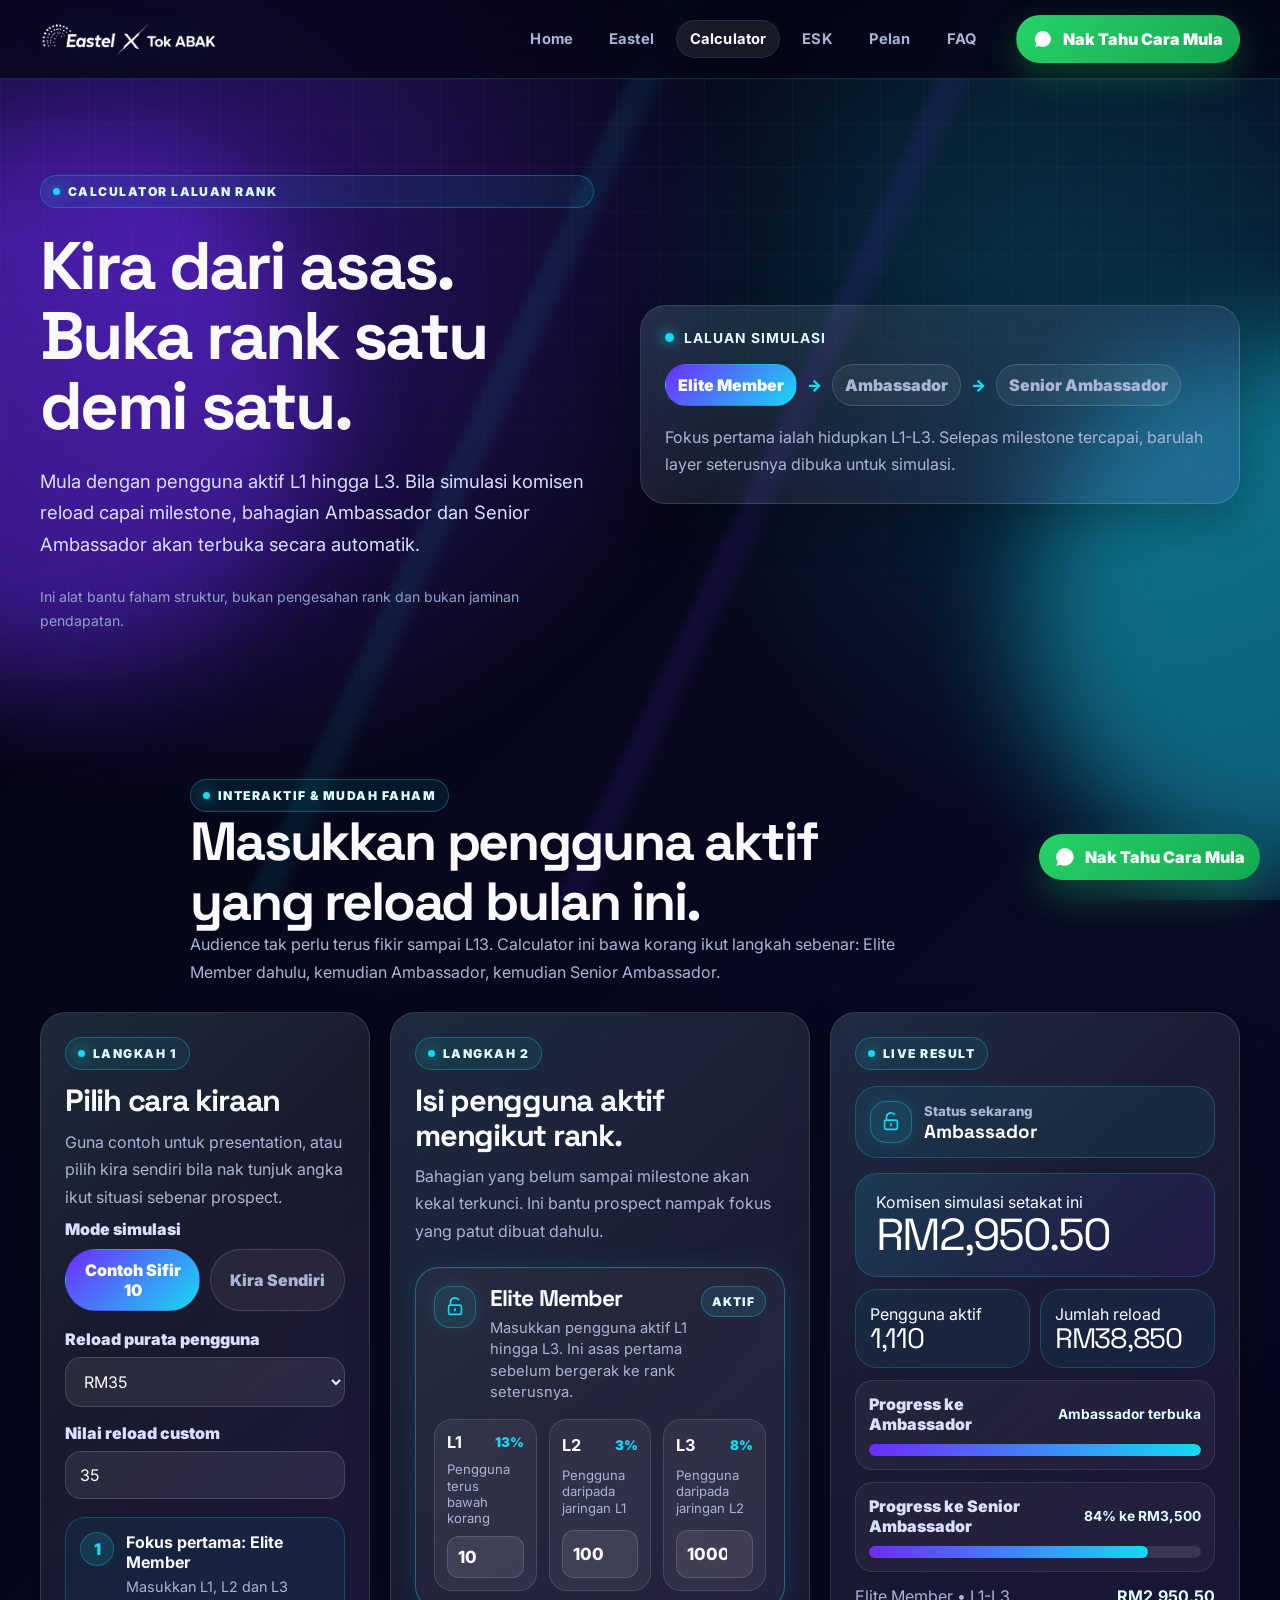
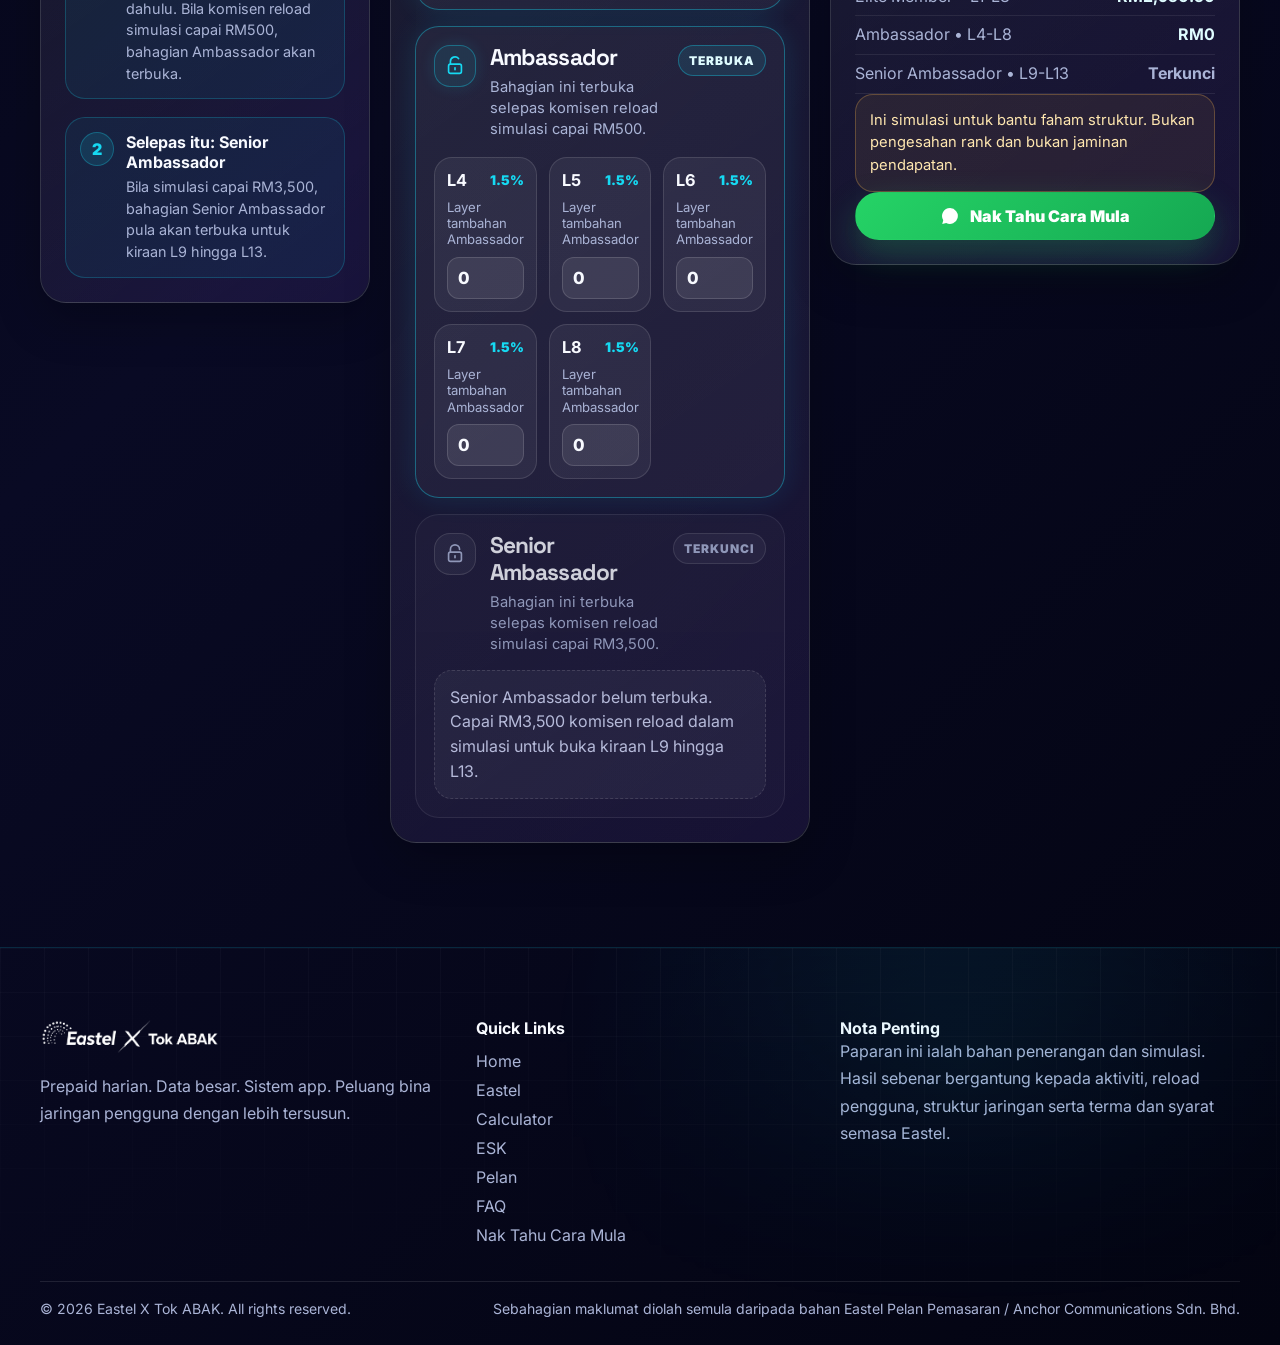
==== commit 213fb4f8: "Add files via upload" ====
--- a/calculator/index.html
+++ b/calculator/index.html
@@ -43,34 +43,46 @@
   </div>
 </header>
   <main>
-<section class="hero section-dark cyber-bg calculator-hero">
+<section class="hero section-dark cyber-bg calculator-hero calculator-story-hero">
   <div class="container hero-grid">
     <div class="hero-copy reveal">
-      <span class="eyebrow">Rank Unlock Simulator</span>
-      <h1>Kira Laluan Rank Korang.</h1>
-      <p class="lead">Mula dengan Elite Member dahulu. Bila simulasi capai milestone komisen reload, level seterusnya akan terbuka secara automatik.</p>
-      <p class="mini-disclaimer">Ini simulasi untuk kefahaman struktur, bukan pengesahan rank dan bukan jaminan pendapatan.</p>
+      <span class="eyebrow">Calculator Laluan Rank</span>
+      <h1>Kira dari asas. Buka rank satu demi satu.</h1>
+      <p class="lead">Mula dengan pengguna aktif L1 hingga L3. Bila simulasi komisen reload capai milestone, bahagian Ambassador dan Senior Ambassador akan terbuka secara automatik.</p>
+      <p class="mini-disclaimer">Ini alat bantu faham struktur, bukan pengesahan rank dan bukan jaminan pendapatan.</p>
     </div>
-    <div class="dashboard-card reveal calc-preview-card">
-      <div class="unlock-preview-line"><span class="preview-dot"></span><b>Journey Flow</b></div>
+    <div class="dashboard-card reveal calc-preview-card rank-story-card">
+      <div class="unlock-preview-line"><span class="preview-dot"></span><b>Laluan Simulasi</b></div>
       <div class="preview-ranks" aria-label="Laluan rank calculator">
-        <span class="preview-rank active">Elite</span>
+        <span class="preview-rank active">Elite Member</span>
         <span class="preview-arrow">→</span>
         <span class="preview-rank">Ambassador</span>
         <span class="preview-arrow">→</span>
-        <span class="preview-rank">Senior</span>
+        <span class="preview-rank">Senior Ambassador</span>
       </div>
-      <p>Masukkan pengguna aktif. Bila milestone tercapai, panel locked akan bertukar unlocked.</p>
+      <p>Fokus pertama ialah hidupkan L1-L3. Selepas milestone tercapai, barulah layer seterusnya dibuka untuk simulasi.</p>
     </div>
   </div>
 </section>
 
-<section class="section" data-income-calculator>
-  <div class="container unlock-dashboard">
-    <aside class="dashboard-card rank-setup reveal">
-      <span class="eyebrow">Setup</span>
-      <h2>Mulakan Dari Asas</h2>
-      <p>Prospect tak perlu faham semua level sekali gus. Isi pengguna aktif L1-L3 dahulu, kemudian lihat rank mana yang terbuka.</p>
+<section class="section calculator-guided-section" data-income-calculator>
+  <div class="container guided-calculator-intro reveal">
+    <span class="eyebrow">Interaktif & Mudah Faham</span>
+    <h2>Masukkan pengguna aktif yang reload bulan ini.</h2>
+    <p>Audience tak perlu terus fikir sampai L13. Calculator ini bawa korang ikut langkah sebenar: Elite Member dahulu, kemudian Ambassador, kemudian Senior Ambassador.</p>
+  </div>
+
+  <div class="container unlock-dashboard guided-unlock-dashboard">
+    <aside class="dashboard-card rank-setup guided-setup reveal">
+      <span class="eyebrow">Langkah 1</span>
+      <h2>Pilih cara kiraan</h2>
+      <p>Guna contoh untuk presentation, atau pilih kira sendiri bila nak tunjuk angka ikut situasi sebenar prospect.</p>
+
+      <label class="field-label">Mode simulasi</label>
+      <div class="preset-tabs unlock-presets guided-mode-tabs">
+        <button type="button" class="active" data-preset="example10">Contoh Sifir 10</button>
+        <button type="button" data-preset="manual">Kira Sendiri</button>
+      </div>
 
       <div class="form-group">
         <label for="reload">Reload purata pengguna</label>
@@ -81,51 +93,51 @@
         </select>
       </div>
       <div class="form-group" data-custom-wrap hidden>
-        <label for="customReload">Nilai custom</label>
+        <label for="customReload">Nilai reload custom</label>
         <input id="customReload" type="number" min="1" value="35" data-custom-reload>
       </div>
 
-      <label class="field-label">Preset simulasi</label>
-      <div class="preset-tabs unlock-presets">
-        <button type="button" data-preset="5">Sifir 5</button>
-        <button type="button" class="active" data-preset="10">Sifir 10</button>
-        <button type="button" data-preset="manual">Manual</button>
+      <div class="unlock-help-card friendly-help-card">
+        <span class="help-icon" aria-hidden="true">1</span>
+        <div>
+          <strong>Fokus pertama: Elite Member</strong>
+          <p>Masukkan L1, L2 dan L3 dahulu. Bila komisen reload simulasi capai RM500, bahagian Ambassador akan terbuka.</p>
+        </div>
       </div>
-
-      <div class="unlock-help-card">
-        <span class="help-icon" aria-hidden="true">↗</span>
+      <div class="unlock-help-card friendly-help-card">
+        <span class="help-icon" aria-hidden="true">2</span>
         <div>
-          <strong>Cara baca calculator</strong>
-          <p>Elite dikira dahulu. Ambassador terbuka bila komisen reload simulasi capai RM500. Senior Ambassador terbuka bila capai RM3,500.</p>
+          <strong>Selepas itu: Senior Ambassador</strong>
+          <p>Bila simulasi capai RM3,500, bahagian Senior Ambassador pula akan terbuka untuk kiraan L9 hingga L13.</p>
         </div>
       </div>
     </aside>
 
-    <aside class="dashboard-card unlock-result result-panel reveal" aria-live="polite">
+    <aside class="dashboard-card unlock-result result-panel guided-result reveal" aria-live="polite">
       <span class="eyebrow">Live Result</span>
       <div class="rank-status" data-rank-status>
         <span class="rank-status-icon" data-status-icon aria-hidden="true"></span>
         <div>
-          <small>Status simulasi</small>
+          <small>Status sekarang</small>
           <strong data-status-title>Elite Member</strong>
         </div>
       </div>
 
       <div class="result-tile primary-result">
-        <span>Komisen Simulasi Semasa</span>
+        <span>Komisen simulasi setakat ini</span>
         <div class="result-number" data-result-commission>RM2,950.50</div>
       </div>
       <div class="result-mini-grid">
-        <div class="result-tile compact"><span>Total Users</span><div class="result-number small" data-result-users>1,110</div></div>
-        <div class="result-tile compact"><span>Total Reload</span><div class="result-number small" data-result-reload>RM38,850</div></div>
+        <div class="result-tile compact"><span>Pengguna aktif</span><div class="result-number small" data-result-users>1,110</div></div>
+        <div class="result-tile compact"><span>Jumlah reload</span><div class="result-number small" data-result-reload>RM38,850</div></div>
       </div>
 
       <div class="milestone-card" data-ambassador-progress>
-        <div class="milestone-head"><span>Ambassador</span><b data-ambassador-text>100% ke RM500</b></div>
+        <div class="milestone-head"><span>Progress ke Ambassador</span><b data-ambassador-text>100% ke RM500</b></div>
         <div class="progress-bar"><span data-ambassador-bar style="width:100%"></span></div>
       </div>
       <div class="milestone-card" data-senior-progress>
-        <div class="milestone-head"><span>Senior Ambassador</span><b data-senior-text>84% ke RM3,500</b></div>
+        <div class="milestone-head"><span>Progress ke Senior Ambassador</span><b data-senior-text>84% ke RM3,500</b></div>
         <div class="progress-bar"><span data-senior-bar style="width:84%"></span></div>
       </div>
 
@@ -134,10 +146,10 @@
       <a class="btn btn-primary full" href="https://api.whatsapp.com/send/?phone=601175947174&text=NakTahuCaraMula&type=phone_number&app_absent=0" target="_blank" rel="noopener"><img src="../assets/whatsapp-logo-white.svg" alt="">Nak Tahu Cara Mula</a>
     </aside>
 
-    <section class="dashboard-card unlock-journey reveal">
-      <span class="eyebrow">Rank Journey</span>
-      <h2>Unlock ikut milestone</h2>
-      <p>Level tambahan hanya muncul bila simulasi dah capai milestone. Ini bantu audience faham laluan sebenar tanpa pening tengok L1 sampai L13 serentak.</p>
+    <section class="dashboard-card unlock-journey guided-journey reveal">
+      <span class="eyebrow">Langkah 2</span>
+      <h2>Isi pengguna aktif mengikut rank.</h2>
+      <p>Bahagian yang belum sampai milestone akan kekal terkunci. Ini bantu prospect nampak fokus yang patut dibuat dahulu.</p>
       <div class="rank-unlock-stack" data-unlock-journey></div>
     </section>
   </div>
--- a/style.css
+++ b/style.css
@@ -662,3 +662,90 @@
   .milestone-head{align-items:flex-start;flex-direction:column;gap:4px;}
   .breakdown-row{grid-template-columns:1fr auto;}
 }
+
+/* =========================================================
+   V9 CALCULATOR GUIDED UX PATCH
+   Scope: calculator page only. Rank names preserved exactly.
+   ========================================================= */
+.calculator-story-hero .lead{max-width:760px;}
+.rank-story-card .preview-ranks{display:flex;align-items:center;gap:10px;flex-wrap:wrap;}
+.rank-story-card .preview-rank{white-space:normal;text-align:center;line-height:1.25;padding:10px 12px;}
+.calculator-guided-section{padding-top:74px;}
+.guided-calculator-intro{margin-bottom:26px;max-width:900px;}
+.guided-calculator-intro h2{max-width:760px;}
+.guided-calculator-intro p{max-width:760px;color:var(--muted);}
+.guided-unlock-dashboard{grid-template-columns:minmax(280px,330px) minmax(0,1fr) minmax(350px,410px);}
+.guided-setup h2,.guided-journey h2{font-size:clamp(1.65rem,2.4vw,2.45rem);}
+.guided-mode-tabs{display:grid;grid-template-columns:1fr 1fr;gap:10px;margin-bottom:18px;}
+.guided-mode-tabs button{white-space:normal;line-height:1.25;min-height:48px;}
+.friendly-help-card{align-items:flex-start;}
+.friendly-help-card .help-icon{width:34px;height:34px;display:grid;place-items:center;border-radius:999px;background:rgba(22,217,242,.12);border:1px solid rgba(22,217,242,.28);color:var(--cyan);font-weight:900;flex:0 0 auto;}
+.guided-result{position:sticky;top:98px;}
+.guided-result .rank-status{margin-bottom:15px;}
+.guided-result .primary-result{background:linear-gradient(135deg,rgba(22,217,242,.12),rgba(111,44,255,.11));}
+.guided-result .result-number{font-size:clamp(2rem,3.5vw,3.35rem);letter-spacing:-.045em;}
+.guided-result .result-number.small{font-size:clamp(1.5rem,2.3vw,2.1rem);}
+.guided-result .result-mini-grid{display:grid;grid-template-columns:1fr 1fr;gap:10px;}
+.guided-result .compact{margin-bottom:0;}
+.guided-journey p{max-width:720px;}
+.guided-rank-panel{padding:18px;}
+.guided-rank-panel .rank-unlock-head h3{font-size:clamp(1.15rem,1.8vw,1.42rem);}
+.guided-rank-panel .rank-unlock-head p{color:var(--muted);}
+.guided-rank-panel .rank-locked-message{font-size:1rem;line-height:1.55;border-radius:18px;background:rgba(255,255,255,.055);border:1px dashed rgba(255,255,255,.16);padding:14px 15px;color:var(--muted-strong);}
+.guided-rank-panel.is-locked .rank-locked-message{display:block;}
+.guided-rank-panel.is-unlocked .rank-locked-message{display:none;}
+.guided-level-grid{grid-template-columns:repeat(3,minmax(0,1fr));gap:12px;margin-top:16px;}
+.guided-level-card{display:grid;gap:9px;min-width:0;}
+.guided-level-card .level-card-head{display:flex;align-items:center;justify-content:space-between;gap:8px;margin:0;}
+.guided-level-card em{font-style:normal;color:var(--muted);font-size:.82rem;line-height:1.25;min-height:2.2em;}
+.guided-level-card input{font-size:1.05rem;font-weight:800;}
+.guided-rank-panel.is-locked{opacity:.82;}
+.guided-rank-panel.is-locked .state-icon svg path,.guided-rank-panel.is-locked .state-icon svg rect{stroke:currentColor;fill:none;stroke-width:1.8;stroke-linecap:round;stroke-linejoin:round;}
+.guided-rank-panel.is-unlocked .state-icon svg path,.guided-rank-panel.is-unlocked .state-icon svg rect,.rank-status-icon svg path,.rank-status-icon svg rect{stroke:currentColor;fill:none;stroke-width:1.8;stroke-linecap:round;stroke-linejoin:round;}
+.unlock-badge{white-space:nowrap;}
+.row-locked b{color:var(--muted);}
+.row-unlocked b{color:#dffcff;}
+
+@media(max-width:1180px){
+  .guided-unlock-dashboard{grid-template-columns:minmax(260px,320px) minmax(0,1fr);grid-template-areas:"setup result" "journey journey";}
+  .guided-setup{grid-area:setup;}
+  .guided-result{grid-area:result;}
+  .guided-journey{grid-area:journey;}
+  .guided-level-grid{grid-template-columns:repeat(2,minmax(0,1fr));}
+}
+
+@media(max-width:760px){
+  .calculator-story-hero{padding:64px 0 38px!important;}
+  .calculator-story-hero .hero-grid{gap:22px;}
+  .calculator-story-hero h1{font-size:clamp(2.28rem,10vw,3.6rem);line-height:1.02;}
+  .rank-story-card{padding:16px;}
+  .rank-story-card .preview-ranks{gap:7px;}
+  .rank-story-card .preview-arrow{display:none;}
+  .rank-story-card .preview-rank{flex:1 1 100%;font-size:.86rem;padding:9px 10px;}
+  .calculator-guided-section{padding-top:48px;}
+  .guided-calculator-intro{margin-bottom:18px;}
+  .guided-calculator-intro h2{font-size:clamp(1.85rem,8vw,2.6rem);}
+  .guided-unlock-dashboard{grid-template-columns:1fr!important;grid-template-areas:"result" "setup" "journey"!important;gap:15px;}
+  .guided-result{position:relative!important;top:auto!important;order:1;}
+  .guided-setup{order:2;}
+  .guided-journey{order:3;}
+  .guided-mode-tabs{grid-template-columns:1fr;}
+  .guided-result .result-number{font-size:clamp(2.05rem,10vw,2.8rem);white-space:normal;word-break:keep-all;}
+  .guided-result .result-number.small{font-size:clamp(1.5rem,7vw,2.05rem);}
+  .guided-result .result-mini-grid{grid-template-columns:1fr;}
+  .milestone-head{align-items:flex-start;flex-direction:column;gap:4px;}
+  .rank-unlock-head{grid-template-columns:auto minmax(0,1fr)!important;align-items:start;}
+  .rank-unlock-head .unlock-badge{grid-column:1 / -1;justify-self:start;margin-left:50px;}
+  .guided-level-grid{grid-template-columns:1fr!important;}
+  .guided-level-card em{min-height:auto;}
+  .guided-rank-panel .rank-locked-message{font-size:.94rem;padding:13px;}
+}
+
+@media(max-width:420px){
+  .calculator-story-hero h1{font-size:clamp(2rem,11vw,3rem);}
+  .guided-calculator-intro h2{font-size:clamp(1.65rem,9vw,2.35rem);}
+  .guided-result .result-number{font-size:clamp(1.86rem,9.5vw,2.45rem);}
+  .guided-result .result-tile{padding:15px;border-radius:18px;}
+  .guided-rank-panel{padding:14px;border-radius:20px;}
+  .state-icon,.rank-status-icon{width:36px;height:36px;}
+}
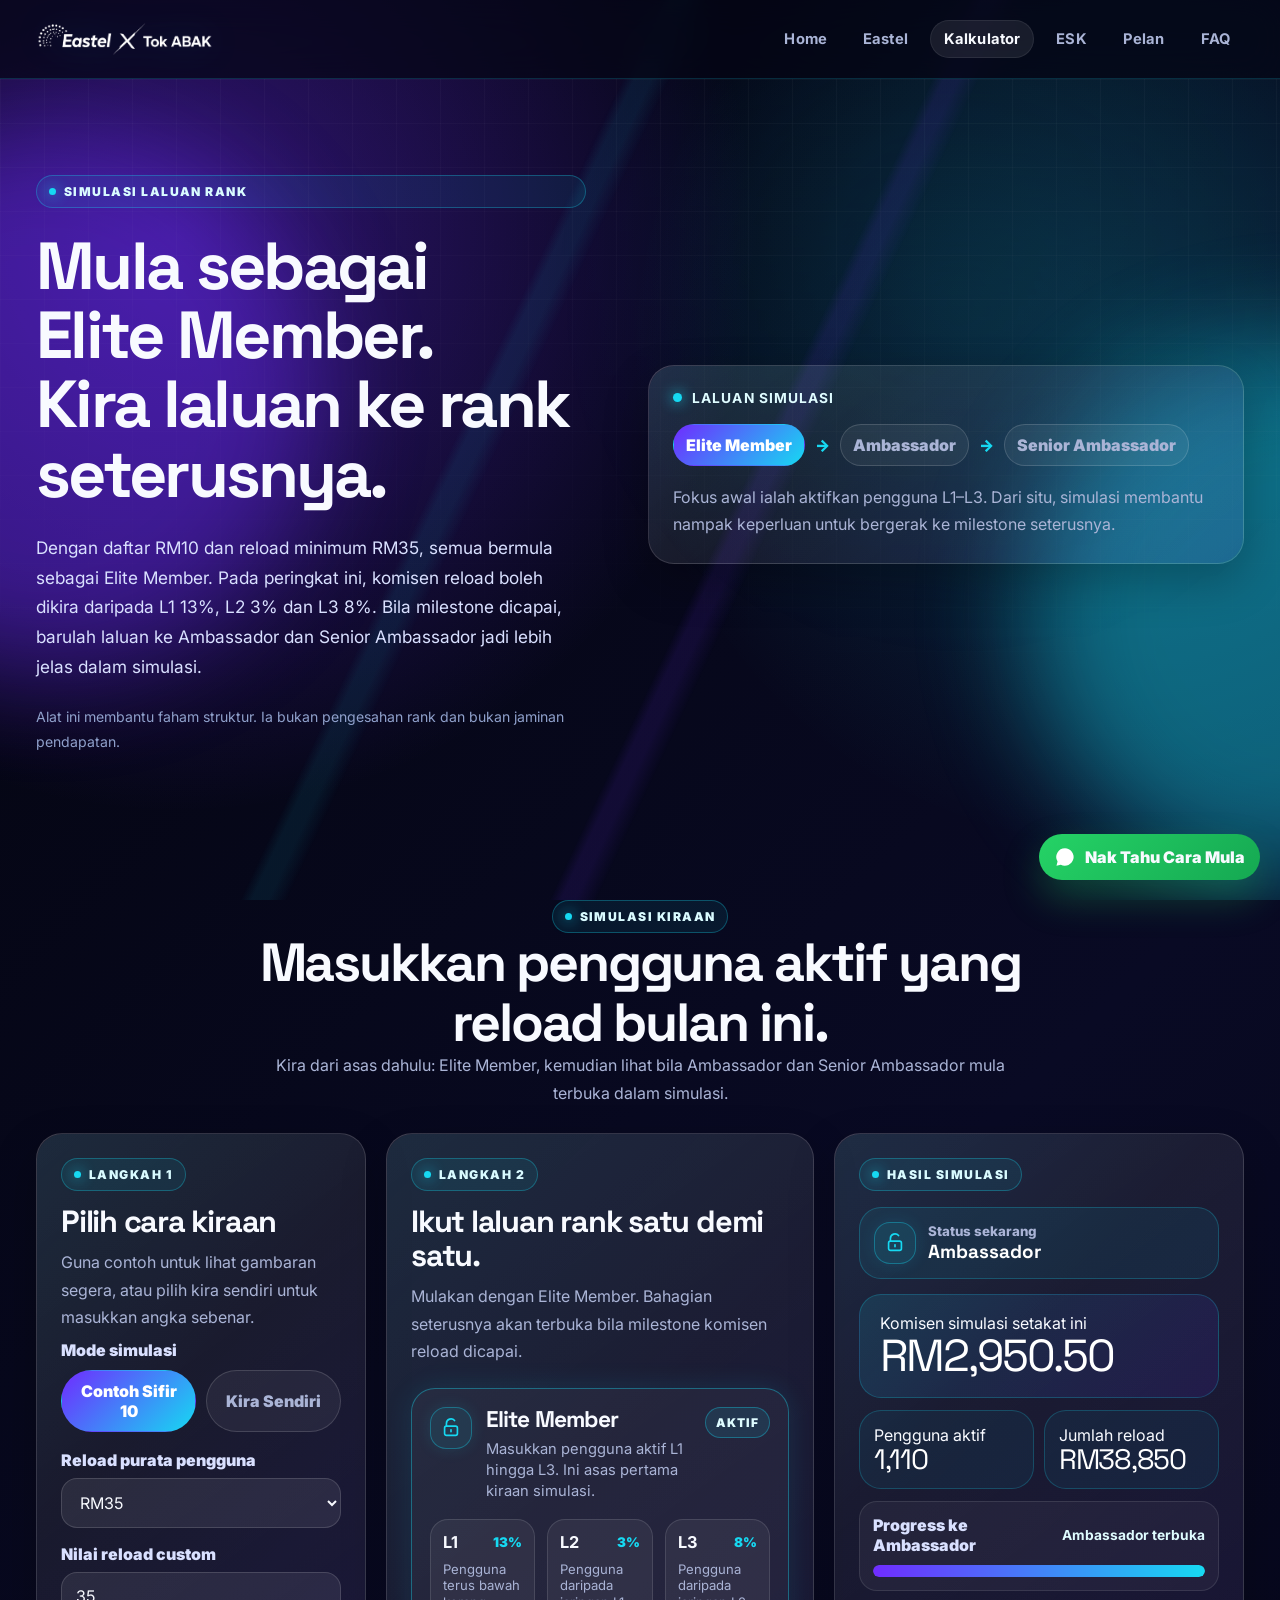
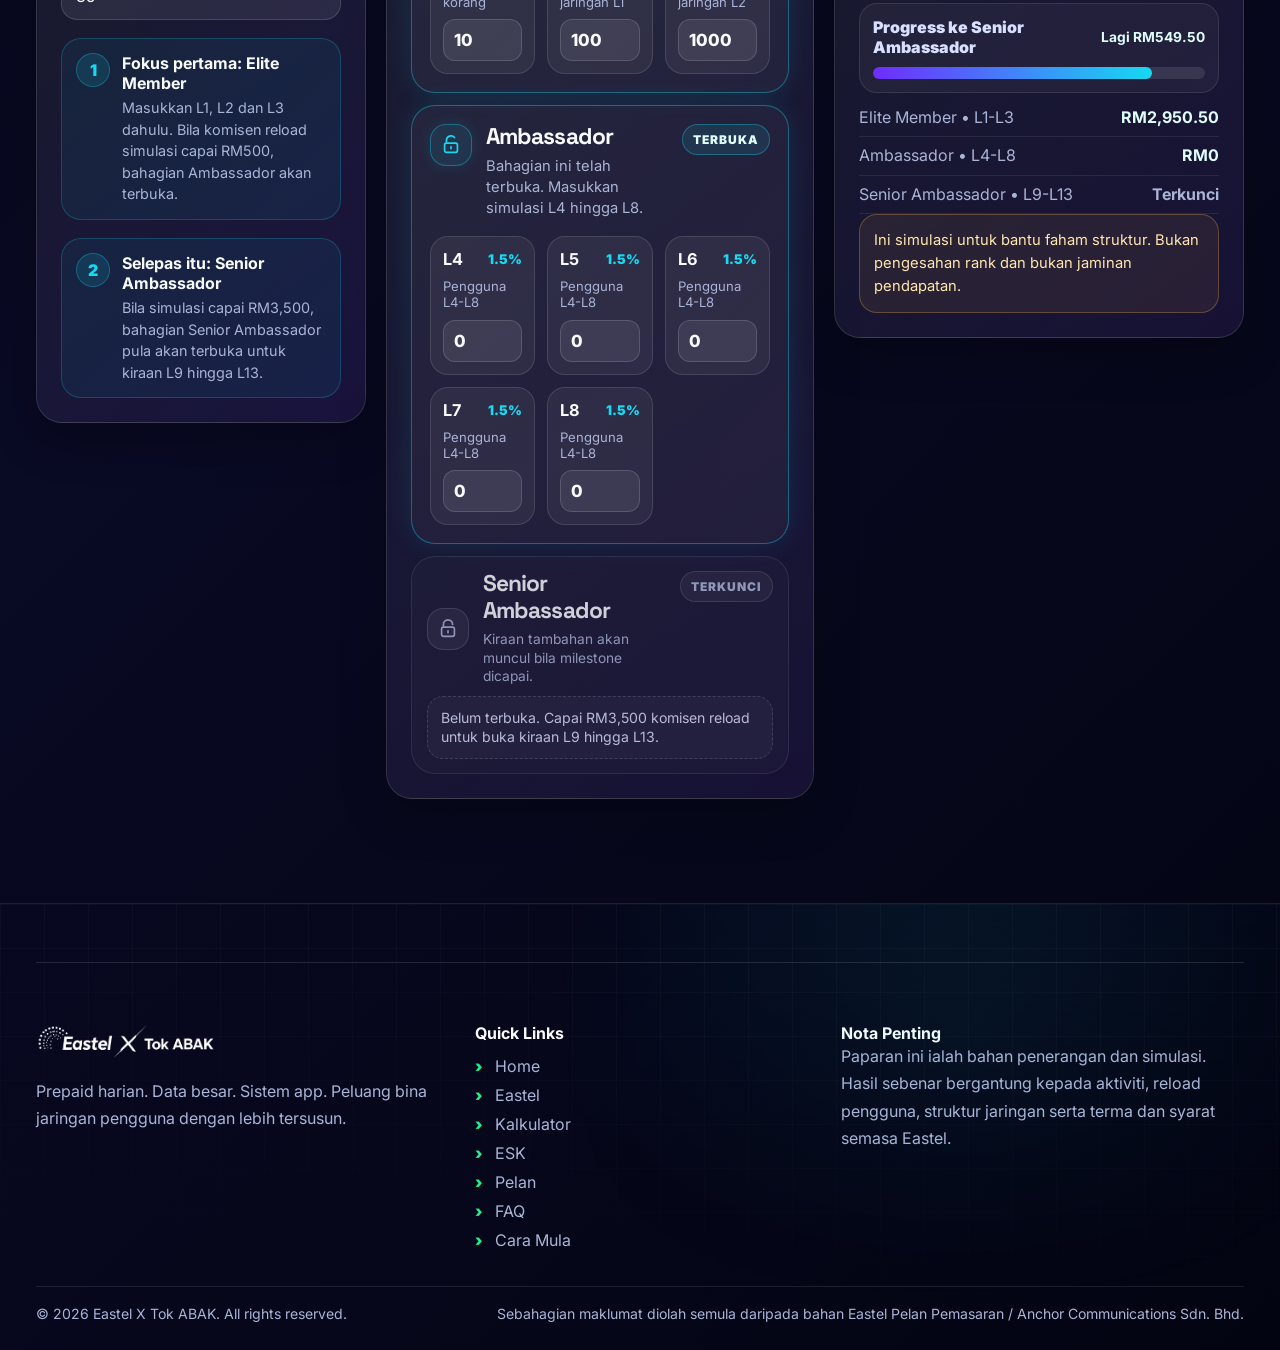
==== commit a8e82d78: "Add files via upload" ====
--- a/calculator/index.html
+++ b/calculator/index.html
@@ -3,9 +3,9 @@
 <head>
   <meta charset="utf-8">
   <meta name="viewport" content="width=device-width, initial-scale=1">
-  <title>Eastel X Tok ABAK | Calculator Laluan Rank</title>
+  <title>Eastel X Tok ABAK | Kalkulator Laluan Rank</title>
   <meta name="description" content="Simulasi interaktif untuk faham laluan Elite Member, Ambassador dan Senior Ambassador berdasarkan komisen reload.">
-  <meta property="og:title" content="Eastel X Tok ABAK | Calculator Laluan Rank">
+  <meta property="og:title" content="Eastel X Tok ABAK | Kalkulator Laluan Rank">
   <meta property="og:description" content="Simulasi interaktif untuk faham laluan Elite Member, Ambassador dan Senior Ambassador berdasarkan komisen reload.">
   <meta property="og:image" content="https://jtk-eastel.github.io/TokAbak/assets/og-eastel-tok-abak.png">
   <meta property="og:type" content="website">
@@ -16,67 +16,49 @@
   <link href="https://fonts.googleapis.com/css2?family=Inter:wght@400;500;600;700;800;900&family=Space+Grotesk:wght@600;700&display=swap" rel="stylesheet">
   <link rel="stylesheet" href="../style.css">
 </head>
-<body>
+<body class="calculator-page">
   <div class="site-bg" aria-hidden="true"><span class="orb orb-a"></span><span class="orb orb-b"></span></div>
   <header class="site-header">
   <div class="container nav-shell">
     <a class="brand" href="../"><img src="../assets/logo-eastel-x-tokabak-white.png" alt="Eastel X Tok ABAK"></a>
     <nav class="nav-links" aria-label="Navigasi utama"><a class="nav-link " href="../">Home</a>
 <a class="nav-link " href="../eastel/">Eastel</a>
-<a class="nav-link active" href="../calculator/">Calculator</a>
+<a class="nav-link active" href="../calculator/">Kalkulator</a>
 <a class="nav-link " href="../esk/">ESK</a>
 <a class="nav-link " href="../pelan-pemasaran/">Pelan</a>
 <a class="nav-link " href="../faq/">FAQ</a></nav>
-    <a class="btn btn-primary nav-cta" href="https://api.whatsapp.com/send/?phone=601175947174&text=NakTahuCaraMula&type=phone_number&app_absent=0" target="_blank" rel="noopener"><img src="../assets/whatsapp-logo-white.svg" alt="">Nak Tahu Cara Mula</a>
+    
     <button class="menu-toggle" aria-label="Buka menu" aria-expanded="false" data-menu-toggle><span></span><span></span><span></span></button>
   </div>
   <div class="mobile-panel" data-mobile-menu>
-    <div class="mobile-panel-inner">
-      <a class="mobile-link " href="../">Home</a>
+    <div class="mobile-panel-inner"><a class="mobile-link " href="../">Home</a>
 <a class="mobile-link " href="../eastel/">Eastel</a>
-<a class="mobile-link active" href="../calculator/">Calculator</a>
+<a class="mobile-link active" href="../calculator/">Kalkulator</a>
 <a class="mobile-link " href="../esk/">ESK</a>
 <a class="mobile-link " href="../pelan-pemasaran/">Pelan</a>
-<a class="mobile-link " href="../faq/">FAQ</a>
-      <a class="btn btn-primary full" href="https://api.whatsapp.com/send/?phone=601175947174&text=NakTahuCaraMula&type=phone_number&app_absent=0" target="_blank" rel="noopener"><img src="../assets/whatsapp-logo-white.svg" alt="">Nak Tahu Cara Mula</a>
-    </div>
+<a class="mobile-link " href="../faq/">FAQ</a></div>
   </div>
 </header>
-  <main>
-<section class="hero section-dark cyber-bg calculator-hero calculator-story-hero">
+
+<main>
+<section class="hero section-dark cyber-bg calculator-hero calculator-story-hero calc-hero-v12">
   <div class="container hero-grid">
-    <div class="hero-copy reveal">
-      <span class="eyebrow">Calculator Laluan Rank</span>
-      <h1>Kira dari asas. Buka rank satu demi satu.</h1>
-      <p class="lead">Mula dengan pengguna aktif L1 hingga L3. Bila simulasi komisen reload capai milestone, bahagian Ambassador dan Senior Ambassador akan terbuka secara automatik.</p>
-      <p class="mini-disclaimer">Ini alat bantu faham struktur, bukan pengesahan rank dan bukan jaminan pendapatan.</p>
-    </div>
-    <div class="dashboard-card reveal calc-preview-card rank-story-card">
-      <div class="unlock-preview-line"><span class="preview-dot"></span><b>Laluan Simulasi</b></div>
-      <div class="preview-ranks" aria-label="Laluan rank calculator">
-        <span class="preview-rank active">Elite Member</span>
-        <span class="preview-arrow">→</span>
-        <span class="preview-rank">Ambassador</span>
-        <span class="preview-arrow">→</span>
-        <span class="preview-rank">Senior Ambassador</span>
-      </div>
-      <p>Fokus pertama ialah hidupkan L1-L3. Selepas milestone tercapai, barulah layer seterusnya dibuka untuk simulasi.</p>
-    </div>
+    <div class="hero-copy reveal"><span class="eyebrow">Simulasi Laluan Rank</span><h1>Mula sebagai<br>Elite Member.<br>Kira laluan ke rank seterusnya.</h1><p class="lead">Dengan daftar RM10 dan reload minimum RM35, semua bermula sebagai Elite Member. Pada peringkat ini, komisen reload boleh dikira daripada L1 13%, L2 3% dan L3 8%. Bila milestone dicapai, barulah laluan ke Ambassador dan Senior Ambassador jadi lebih jelas dalam simulasi.</p><p class="mini-disclaimer">Alat ini membantu faham struktur. Ia bukan pengesahan rank dan bukan jaminan pendapatan.</p></div>
+    <div class="dashboard-card reveal calc-preview-card rank-story-card"><div class="unlock-preview-line"><span class="preview-dot"></span><b>Laluan Simulasi</b></div><div class="preview-ranks" aria-label="Laluan rank kalkulator"><span class="preview-rank active">Elite Member</span><span class="preview-arrow">→</span><span class="preview-rank">Ambassador</span><span class="preview-arrow">→</span><span class="preview-rank">Senior Ambassador</span></div><p>Fokus awal ialah aktifkan pengguna L1–L3. Dari situ, simulasi membantu nampak keperluan untuk bergerak ke milestone seterusnya.</p></div>
   </div>
 </section>
-
 <section class="section calculator-guided-section" data-income-calculator>
   <div class="container guided-calculator-intro reveal">
-    <span class="eyebrow">Interaktif & Mudah Faham</span>
+    <span class="eyebrow">Simulasi Kiraan</span>
     <h2>Masukkan pengguna aktif yang reload bulan ini.</h2>
-    <p>Audience tak perlu terus fikir sampai L13. Calculator ini bawa korang ikut langkah sebenar: Elite Member dahulu, kemudian Ambassador, kemudian Senior Ambassador.</p>
+    <p>Kira dari asas dahulu: Elite Member, kemudian lihat bila Ambassador dan Senior Ambassador mula terbuka dalam simulasi.</p>
   </div>
 
   <div class="container unlock-dashboard guided-unlock-dashboard">
     <aside class="dashboard-card rank-setup guided-setup reveal">
       <span class="eyebrow">Langkah 1</span>
       <h2>Pilih cara kiraan</h2>
-      <p>Guna contoh untuk presentation, atau pilih kira sendiri bila nak tunjuk angka ikut situasi sebenar prospect.</p>
+      <p>Guna contoh untuk lihat gambaran segera, atau pilih kira sendiri untuk masukkan angka sebenar.</p>
 
       <label class="field-label">Mode simulasi</label>
       <div class="preset-tabs unlock-presets guided-mode-tabs">
@@ -114,7 +96,7 @@
     </aside>
 
     <aside class="dashboard-card unlock-result result-panel guided-result reveal" aria-live="polite">
-      <span class="eyebrow">Live Result</span>
+      <span class="eyebrow">Hasil Simulasi</span>
       <div class="rank-status" data-rank-status>
         <span class="rank-status-icon" data-status-icon aria-hidden="true"></span>
         <div>
@@ -143,45 +125,35 @@
 
       <div class="breakdown" data-breakdown></div>
       <p class="disclaimer">Ini simulasi untuk bantu faham struktur. Bukan pengesahan rank dan bukan jaminan pendapatan.</p>
-      <a class="btn btn-primary full" href="https://api.whatsapp.com/send/?phone=601175947174&text=NakTahuCaraMula&type=phone_number&app_absent=0" target="_blank" rel="noopener"><img src="../assets/whatsapp-logo-white.svg" alt="">Nak Tahu Cara Mula</a>
     </aside>
 
     <section class="dashboard-card unlock-journey guided-journey reveal">
       <span class="eyebrow">Langkah 2</span>
-      <h2>Isi pengguna aktif mengikut rank.</h2>
-      <p>Bahagian yang belum sampai milestone akan kekal terkunci. Ini bantu prospect nampak fokus yang patut dibuat dahulu.</p>
+      <h2>Ikut laluan rank satu demi satu.</h2>
+      <p>Mulakan dengan Elite Member. Bahagian seterusnya akan terbuka bila milestone komisen reload dicapai.</p>
       <div class="rank-unlock-stack" data-unlock-journey></div>
     </section>
   </div>
 </section>
 </main>
-  <footer class="site-footer section-dark">
+<footer class="site-footer section-dark upgraded-footer">
   <div class="container footer-grid">
     <div class="footer-brand">
       <img src="../assets/logo-eastel-x-tokabak-white.png" alt="Eastel X Tok ABAK">
       <p>Prepaid harian. Data besar. Sistem app. Peluang bina jaringan pengguna dengan lebih tersusun.</p>
     </div>
-    <div class="footer-links">
+    <div class="footer-links arrow-links">
       <strong>Quick Links</strong>
-      <div><a href="../">Home</a>
-<a href="../eastel/">Eastel</a>
-<a href="../calculator/">Calculator</a>
-<a href="../esk/">ESK</a>
-<a href="../pelan-pemasaran/">Pelan</a>
-<a href="../faq/">FAQ</a>
-<a href="https://api.whatsapp.com/send/?phone=601175947174&text=NakTahuCaraMula&type=phone_number&app_absent=0" target="_blank" rel="noopener">Nak Tahu Cara Mula</a></div>
+      <div><a href="../">Home</a><a href="../eastel/">Eastel</a><a href="../calculator/">Kalkulator</a><a href="../esk/">ESK</a><a href="../pelan-pemasaran/">Pelan</a><a href="../faq/">FAQ</a><a href="https://api.whatsapp.com/send/?phone=601175947174&text=NakTahuCaraMula&type=phone_number&app_absent=0" target="_blank" rel="noopener">Cara Mula</a></div>
     </div>
     <div class="footer-note">
       <strong>Nota Penting</strong>
       <p>Paparan ini ialah bahan penerangan dan simulasi. Hasil sebenar bergantung kepada aktiviti, reload pengguna, struktur jaringan serta terma dan syarat semasa Eastel.</p>
     </div>
   </div>
-  <div class="container footer-bottom">
-    <span>© 2026 Eastel X Tok ABAK. All rights reserved.</span>
-    <span>Sebahagian maklumat diolah semula daripada bahan Eastel Pelan Pemasaran / Anchor Communications Sdn. Bhd.</span>
-  </div>
+  <div class="container footer-bottom"><span>© 2026 Eastel X Tok ABAK. All rights reserved.</span><span>Sebahagian maklumat diolah semula daripada bahan Eastel Pelan Pemasaran / Anchor Communications Sdn. Bhd.</span></div>
 </footer>
 <a class="floating-wa" href="https://api.whatsapp.com/send/?phone=601175947174&text=NakTahuCaraMula&type=phone_number&app_absent=0" target="_blank" rel="noopener" aria-label="Nak Tahu Cara Mula"><img src="../assets/whatsapp-logo-white.svg" alt=""><span>Nak Tahu Cara Mula</span></a>
-  <script src="../script.js"></script>
+<script src="../script.js"></script>
 </body>
-</html>
+</html>
--- a/style.css
+++ b/style.css
@@ -509,70 +509,70 @@
   .data-table{min-width:480px;}
 }
 
-/* === V7 MOBILE-ONLY BONUS PENDAFTARAN ALIGNMENT FIX ===
+/* === V7 MOBILE-ONLY INSENTIF PENDAFTARAN ALIGNMENT FIX ===
    Scope: mobile/tablet-small only. Desktop layout remains untouched. */
 @media (max-width: 900px){
-  #bonus .section-head{
+  #insentif .section-head{
     text-align:left;
   }
-  #bonus .table-wrap.container{
+  #insentif .table-wrap.container{
     width:min(100% - 30px,var(--container));
     margin-left:auto;
     margin-right:auto;
     padding:0;
     overflow:visible;
   }
-  #bonus .data-table{
+  #insentif .data-table{
     width:100%;
     min-width:0;
     table-layout:fixed;
   }
-  #bonus .data-table th,
-  #bonus .data-table td{
+  #insentif .data-table th,
+  #insentif .data-table td{
     white-space:normal;
     text-align:center;
     padding:15px 10px;
     font-size:.94rem;
     line-height:1.25;
   }
-  #bonus .data-table th:first-child,
-  #bonus .data-table td:first-child{
+  #insentif .data-table th:first-child,
+  #insentif .data-table td:first-child{
     text-align:left;
     width:34%;
     padding-left:18px;
   }
-  #bonus .data-table th:nth-child(2),
-  #bonus .data-table td:nth-child(2),
-  #bonus .data-table th:nth-child(3),
-  #bonus .data-table td:nth-child(3){
+  #insentif .data-table th:nth-child(2),
+  #insentif .data-table td:nth-child(2),
+  #insentif .data-table th:nth-child(3),
+  #insentif .data-table td:nth-child(3){
     width:33%;
   }
 }
 
 @media (max-width: 520px){
-  #bonus .table-wrap.container{
+  #insentif .table-wrap.container{
     width:min(100% - 24px,var(--container));
     border-radius:22px;
   }
-  #bonus .data-table th,
-  #bonus .data-table td{
+  #insentif .data-table th,
+  #insentif .data-table td{
     padding:14px 8px;
     font-size:.88rem;
   }
-  #bonus .data-table th:first-child,
-  #bonus .data-table td:first-child{
+  #insentif .data-table th:first-child,
+  #insentif .data-table td:first-child{
     padding-left:14px;
   }
-  #bonus .data-table th:nth-child(2){font-size:.82rem;}
+  #insentif .data-table th:nth-child(2){font-size:.82rem;}
 }
 
 @media (max-width: 380px){
-  #bonus .table-wrap.container{width:min(100% - 20px,var(--container));}
-  #bonus .data-table{min-width:0!important;}
-  #bonus .data-table th,
-  #bonus .data-table td{font-size:.82rem;padding:12px 6px;}
-  #bonus .data-table th:first-child,
-  #bonus .data-table td:first-child{padding-left:12px;}
+  #insentif .table-wrap.container{width:min(100% - 20px,var(--container));}
+  #insentif .data-table{min-width:0!important;}
+  #insentif .data-table th,
+  #insentif .data-table td{font-size:.82rem;padding:12px 6px;}
+  #insentif .data-table th:first-child,
+  #insentif .data-table td:first-child{padding-left:12px;}
 }
 
 
@@ -749,3 +749,261 @@
   .guided-rank-panel{padding:14px;border-radius:20px;}
   .state-icon,.rank-status-icon{width:36px;height:36px;}
 }
+
+
+/* V10 Calculator Simulation Focus: calculator page removes CTA clutter; compact unlock cards */
+.calculator-page .nav-cta{display:none!important;}
+.guided-result .btn.full{display:none!important;}
+.guided-journey .rank-unlock-stack{gap:12px;}
+.guided-rank-panel.is-locked{padding:14px 15px;min-height:auto;}
+.guided-rank-panel.is-locked .rank-unlock-head{align-items:center;}
+.guided-rank-panel.is-locked .rank-unlock-head p{font-size:.86rem;line-height:1.35;margin-top:2px;color:var(--muted);}
+.guided-rank-panel.is-locked .rank-locked-message{margin-top:10px;padding:11px 13px;border-radius:16px;font-size:.88rem;line-height:1.38;background:rgba(255,255,255,.045);}
+.guided-rank-panel.is-unlocked .guided-level-grid{animation:rankOpen .38s ease both;}
+@keyframes rankOpen{from{opacity:0;transform:translateY(10px);}to{opacity:1;transform:none;}}
+@media(max-width:720px){
+  .calculator-story-hero .lead{font-size:1rem;line-height:1.58;}
+  .guided-calculator-intro p{font-size:.98rem;line-height:1.55;}
+  .guided-rank-panel.is-locked{padding:13px;border-radius:18px;}
+  .guided-rank-panel.is-locked .rank-locked-message{font-size:.86rem;}
+  .guided-rank-panel.is-locked .state-icon{width:38px;height:38px;}
+  .guided-rank-panel.is-locked .unlock-badge{font-size:.68rem;padding:6px 9px;}
+}
+
+/* V11 Calculator Intro Center Alignment
+   Scope: calculator page only. Keeps all previous layout and desktop design intact. */
+.calculator-page .guided-calculator-intro{
+  text-align:center;
+  margin-left:auto;
+  margin-right:auto;
+  display:grid;
+  justify-items:center;
+}
+.calculator-page .guided-calculator-intro h2,
+.calculator-page .guided-calculator-intro p{
+  margin-left:auto;
+  margin-right:auto;
+}
+.calculator-page .guided-calculator-intro .eyebrow{
+  justify-content:center;
+}
+@media (min-width: 721px){
+  .calculator-page .guided-calculator-intro{
+    max-width:920px;
+  }
+  .calculator-page .guided-calculator-intro h2{
+    max-width:850px;
+  }
+  .calculator-page .guided-calculator-intro p{
+    max-width:760px;
+  }
+}
+@media (max-width: 720px){
+  .calculator-page .guided-calculator-intro{
+    text-align:center;
+    justify-items:center;
+  }
+}
+
+
+/* =========================================================
+   V12 CONTENT REVAMP + RESPONSIVE OPTIMIZATION
+   Scope: final content sections, visual hierarchy, all screen sizes
+   ========================================================= */
+.green-text{color:#20f090!important}.highlight .green-text{color:#20f090}.section-head.center h2 br{display:block}.clean-visual-frame{border:1px solid rgba(22,217,242,.25);border-radius:30px;background:linear-gradient(145deg,rgba(255,255,255,.08),rgba(255,255,255,.035));box-shadow:0 0 42px rgba(22,217,242,.18), inset 0 0 40px rgba(111,44,255,.12);padding:18px}.clean-visual-frame img,.product-frame-large img{width:100%;display:block;border-radius:22px}.hero-clean-card{max-width:720px;margin-inline:auto}.rank-progression-cards{display:grid;grid-template-columns:1.25fr 1fr 1fr 1fr;gap:22px}.rank-progress-card{border:1px solid rgba(22,217,242,.22);border-radius:28px;background:linear-gradient(150deg,rgba(255,255,255,.075),rgba(255,255,255,.025));padding:30px;min-height:230px;display:flex;flex-direction:column;justify-content:center;align-items:center;text-align:center;box-shadow:0 0 26px rgba(22,217,242,.08)}.rank-progress-card.primary{border-color:rgba(22,217,242,.65);box-shadow:0 0 42px rgba(22,217,242,.18),0 0 50px rgba(255,0,255,.14)}.rank-progress-card strong{font-family:"Space Grotesk";font-size:clamp(3.5rem,7vw,6.4rem);line-height:1;background:linear-gradient(135deg,var(--cyan),#f08cff);-webkit-background-clip:text;background-clip:text;color:transparent;letter-spacing:-.06em}.rank-progress-card h3{font-size:clamp(1.25rem,1.9vw,2rem);margin:14px 0 8px}.rank-progress-card p{color:var(--muted-strong);font-weight:700}.rank-progress-card b{color:var(--cyan);font-size:1.35em}.mini-pill{display:inline-flex;align-items:center;gap:8px;border:1px solid rgba(22,217,242,.34);padding:9px 16px;border-radius:999px;color:#dffcff;font-weight:900}.mini-pill svg{width:18px;height:18px;fill:none;stroke:currentColor;stroke-width:1.9}.icon-bubble{width:76px;height:76px;border-radius:28px;display:grid;place-items:center;background:radial-gradient(circle at 40% 25%,rgba(22,217,242,.28),rgba(111,44,255,.16));border:1px solid rgba(22,217,242,.38);box-shadow:0 0 24px rgba(22,217,242,.13);color:#dffcff;flex:0 0 auto}.icon-bubble svg{width:38px;height:38px;fill:none;stroke:currentColor;stroke-width:1.65;stroke-linecap:round;stroke-linejoin:round}.check-eyebrow:before{content:'✓';margin-right:8px;background:#fff;color:#0a1030;border-radius:50%;padding:1px 5px}.icon-card-grid{display:grid;gap:24px}.four-card-grid{grid-template-columns:repeat(4,1fr)}.six-card-grid{grid-template-columns:repeat(3,1fr)}.icon-feature-card,.compact-icon-card,.big-content-card,.price-card{border:1px solid rgba(22,217,242,.27);background:linear-gradient(145deg,rgba(15,22,58,.82),rgba(11,13,38,.78));border-radius:28px;padding:30px;box-shadow:0 0 30px rgba(22,217,242,.08)}.icon-feature-card{text-align:center;min-height:300px;display:flex;flex-direction:column;align-items:center;justify-content:center}.icon-feature-card>span:not(.icon-bubble){font-size:2rem;color:var(--cyan);font-weight:900;margin:18px 0 8px}.icon-feature-card h3{font-size:1.28rem}.icon-feature-card p{margin-top:14px;color:var(--muted-strong)}.compact-icon-card{display:flex;align-items:center;gap:22px;min-height:145px}.compact-icon-card h3{color:#fff}.compact-icon-card:nth-child(2n) h3,.compact-icon-card:nth-child(5n) h3{color:#20f090}.compact-icon-card p{color:var(--muted-strong);line-height:1.45}.mentor-v2-section .section-head{max-width:1040px}.mentor-v2-grid{display:grid;grid-template-columns:minmax(340px,.85fr) 1.15fr;gap:38px;align-items:center}.mentor-id-card{border:1px solid rgba(22,217,242,.24);border-radius:34px;background:rgba(255,255,255,.055);padding:36px 26px;text-align:center;box-shadow:0 0 40px rgba(22,217,242,.08)}.mentor-avatar-ring{width:min(100%,410px);aspect-ratio:1;border-radius:50%;margin:auto;background:linear-gradient(135deg,var(--cyan),var(--purple),#ff4ff0);padding:5px;display:grid;place-items:center}.mentor-avatar-ring img{width:100%;height:100%;object-fit:cover;border-radius:50%;background:white}.mentor-id-card h3{font-size:1.7rem;margin-top:24px}.mentor-id-card p{color:var(--muted)}.mentor-steps{display:grid;gap:18px}.step-line-card{display:grid;grid-template-columns:96px 1fr;gap:22px;align-items:center;border:1px solid rgba(22,217,242,.22);border-radius:24px;padding:24px 28px;background:rgba(255,255,255,.045)}.step-line-card span{width:68px;height:68px;display:grid;place-items:center;border-radius:18px;border:1px solid rgba(22,217,242,.34);color:var(--cyan);font-weight:900;font-size:1.35rem}.step-line-card h3{font-size:1.25rem}.step-line-card p{color:var(--muted-strong);line-height:1.45}.split-wide{grid-template-columns:1fr 1.08fr;gap:64px}.wide-stat-panel{padding:34px;align-self:center}.arrow-btn{gap:14px}.arrow-btn span{font-size:1.4em;line-height:1}.product-frame-large{padding:18px;border-radius:32px}.icon-pills span{display:inline-flex;align-items:center;gap:8px}.icon-pills svg{width:20px;height:20px;fill:none;stroke:currentColor;stroke-width:1.8}.footer-cta-panel{position:relative;overflow:hidden;border-color:rgba(22,217,242,.55);box-shadow:0 0 50px rgba(111,44,255,.16),0 0 36px rgba(22,217,242,.1)}.footer-cta-panel:before,.footer-cta-panel:after{content:'';position:absolute;inset:22px;border-radius:inherit;background:radial-gradient(circle at 15% 55%,rgba(22,217,242,.16),transparent 24%),radial-gradient(circle at 85% 45%,rgba(111,44,255,.19),transparent 28%);pointer-events:none}.rocket-eyebrow:before{content:'🚀';margin-right:8px}.footer-cta-btn{font-size:1.2rem;padding:18px 34px}.arrow-links a:before{content:'›';color:#20f090;margin-right:12px;font-weight:900}.upgraded-footer .footer-grid{border-top:1px solid rgba(255,255,255,.12);padding-top:60px}.sim-product-stage{border:1px solid rgba(22,217,242,.28);border-radius:34px;padding:28px;background:linear-gradient(135deg,rgba(111,44,255,.10),rgba(22,217,242,.08));box-shadow:0 0 55px rgba(22,217,242,.16);position:relative;overflow:hidden}.sim-product-stage:before{content:'';position:absolute;inset:0;background:radial-gradient(ellipse at 50% 92%,rgba(138,55,255,.55),transparent 30%),linear-gradient(120deg,transparent 20%,rgba(22,217,242,.16),transparent 60%);opacity:.7}.sim-podium{position:relative;display:grid;place-items:center;min-height:390px}.sim-podium:after{content:'';position:absolute;bottom:18px;width:72%;height:38px;border-radius:50%;background:radial-gradient(ellipse,rgba(22,217,242,.9),rgba(111,44,255,.42),transparent 72%);filter:blur(1px)}.sim-podium img{position:relative;z-index:2;max-width:74%;border-radius:20px;box-shadow:0 28px 70px rgba(0,0,0,.34);transform:rotate(-2deg)}.app-experience-v2 h2{font-size:clamp(3rem,5.5vw,5.6rem)}.price-card-row{display:grid;grid-template-columns:repeat(2,minmax(0,1fr));gap:18px;margin-top:26px}.price-card strong{font-family:"Space Grotesk";font-size:clamp(2.2rem,4vw,3.35rem);color:#fff}.old-price strong{position:relative;display:inline-block}.old-price strong:after{content:'';position:absolute;left:-5%;right:-5%;top:52%;height:4px;background:#ff395c;transform:rotate(-9deg);border-radius:99px}.big-content-cards{display:grid;grid-template-columns:repeat(4,1fr);gap:26px}.big-content-card{min-height:310px;padding:36px;display:flex;flex-direction:column;justify-content:center}.big-content-card span{width:62px;height:62px;border-radius:18px;border:1px solid rgba(22,217,242,.36);display:grid;place-items:center;color:var(--cyan);font-size:1.5rem;font-weight:900;background:rgba(22,217,242,.1);box-shadow:0 0 20px rgba(22,217,242,.1);margin-bottom:22px}.big-content-card h3{font-size:1.5rem;margin-bottom:14px}.big-content-card p{font-size:1.08rem;color:var(--muted-strong);line-height:1.55}.cert-hero-section .section-head{max-width:980px}.certificate-showcase{display:grid;grid-template-columns:1.2fr .8fr;gap:24px}.certificate-card{border:1px solid rgba(22,217,242,.24);background:rgba(255,255,255,.055);border-radius:28px;padding:18px;display:grid;grid-template-columns:170px 1fr;gap:18px;align-items:center;min-height:250px}.certificate-card.large{grid-row:span 2;grid-template-columns:1fr;min-height:auto}.certificate-card img{width:100%;height:100%;max-height:560px;object-fit:contain;border-radius:18px;background:#fff}.certificate-card.large img{height:520px}.cert-badge{display:inline-flex;padding:7px 12px;border:1px solid rgba(22,217,242,.32);border-radius:999px;color:var(--cyan);font-weight:900;margin-bottom:10px}.certificate-card h3{font-size:1.45rem}.certificate-card p{color:var(--muted-strong);line-height:1.5}.nav-strip-section{padding:24px 0 32px}.chapter-pills-clean{justify-content:center;flex-wrap:wrap}.chapter-pills-clean a{border:1px solid rgba(22,217,242,.26);padding:10px 14px;border-radius:999px;background:rgba(22,217,242,.06);color:#dffcff;font-weight:900}.calc-hero-v12 .lead{font-size:clamp(1rem,1.35vw,1.15rem)}.calc-hero-v12 .hero-copy h1{font-size:clamp(2.7rem,5.2vw,5rem)}
+@media(max-width:1180px){.rank-progression-cards,.four-card-grid,.big-content-cards{grid-template-columns:repeat(2,1fr)}.six-card-grid{grid-template-columns:1fr 1fr}.mentor-v2-grid,.split-wide,.certificate-showcase{grid-template-columns:1fr}.certificate-card.large{grid-row:auto}.certificate-card.large img{height:auto}.sim-podium{min-height:330px}.hero-grid{grid-template-columns:1fr!important}.hero-stage,.sim-product-stage{max-width:760px;margin-inline:auto}.footer-cta-panel h2 br{display:none}}
+@media(max-width:760px){body{overflow-x:hidden}.container{width:min(100% - 32px,var(--container))}.section{padding:58px 0}.hero{padding-top:58px!important}.hero-copy{text-align:left}.home-hero-updated .hero-copy{text-align:left}.hero-actions{gap:12px}.hero-actions .btn{width:100%;justify-content:center}.rank-progression-cards,.four-card-grid,.six-card-grid,.big-content-cards{grid-template-columns:1fr}.rank-progress-card{min-height:190px;padding:26px 22px}.icon-feature-card{min-height:250px}.compact-icon-card{align-items:flex-start;padding:22px;gap:16px}.compact-icon-card .icon-bubble{width:60px;height:60px;border-radius:20px}.compact-icon-card .icon-bubble svg{width:30px;height:30px}.mentor-v2-grid{gap:26px}.mentor-id-card{padding:28px 18px}.mentor-avatar-ring{max-width:300px}.step-line-card{grid-template-columns:64px 1fr;padding:18px;gap:14px}.step-line-card span{width:52px;height:52px;border-radius:16px}.split-wide{gap:28px}.product-frame-large{padding:12px;border-radius:24px}.wide-stat-panel{padding:18px}.footer-cta-panel{padding:34px 18px}.footer-cta-panel h2{font-size:clamp(2.2rem,9vw,3rem)}.footer-cta-btn{width:100%;justify-content:center}.sim-podium{min-height:300px}.sim-podium img{max-width:88%}.app-experience-v2 h2{font-size:clamp(2.5rem,11vw,4rem)}.price-card-row{grid-template-columns:1fr 1fr;gap:12px}.price-card{padding:20px}.big-content-card{min-height:230px;padding:28px}.certificate-card,.certificate-card.large{grid-template-columns:1fr}.certificate-card{min-height:auto}.certificate-card img{max-height:460px}.chapter-pills-clean{justify-content:flex-start;flex-wrap:nowrap;overflow-x:auto;padding-bottom:10px}.chapter-pills-clean a{white-space:nowrap}.calc-hero-v12 .hero-copy h1{font-size:clamp(2.35rem,10vw,3.6rem)}.calc-hero-v12 .hero-copy{text-align:left}.guided-calculator-intro{text-align:left!important}.site-header{backdrop-filter:blur(18px)}}
+@media(max-width:480px){.container{width:min(100% - 28px,var(--container))}.section{padding:50px 0}h1{font-size:clamp(2.2rem,11vw,3rem)!important}h2{font-size:clamp(1.85rem,9.5vw,2.5rem)!important}.lead{font-size:1.02rem}.eyebrow{max-width:100%;white-space:normal}.clean-visual-frame{padding:10px;border-radius:22px}.rank-progress-card strong{font-size:clamp(3rem,18vw,5rem)}.icon-bubble{width:62px;height:62px;border-radius:22px}.icon-bubble svg{width:31px;height:31px}.icon-feature-card{padding:24px 20px}.compact-icon-card{display:grid;grid-template-columns:58px 1fr}.mentor-avatar-ring{max-width:250px}.step-line-card{grid-template-columns:1fr}.step-line-card span{margin-bottom:4px}.result-number{white-space:normal!important}.price-card-row{grid-template-columns:1fr}.big-content-card span{width:54px;height:54px}.certificate-card img{max-height:360px}.floating-wa{right:14px;bottom:14px}.footer-bottom{font-size:.78rem}.nav-shell{min-height:72px}.brand img{width:132px}}
+
+
+/* V13 Final asset placement: use user-provided SIM and ESK visuals without redundant preview framing */
+.sim-product-stage{
+  padding:20px;
+  background:linear-gradient(135deg,rgba(111,44,255,.10),rgba(22,217,242,.08));
+}
+.sim-podium{
+  min-height:auto;
+  padding:0;
+}
+.sim-podium:after{
+  display:none;
+}
+.sim-podium img{
+  width:100%;
+  max-width:100%;
+  height:auto;
+  display:block;
+  transform:none;
+  border-radius:28px;
+  box-shadow:0 22px 60px rgba(0,0,0,.28);
+}
+.product-frame img[src$="esk-starter-kit-clean.jpeg"],
+.product-frame img[src$="esk-home-premium.jpeg"]{
+  width:100%;
+  height:auto;
+  object-fit:contain;
+  object-position:center;
+  background:transparent;
+}
+.home-esk-v2 .product-frame img{
+  max-height:560px;
+  object-fit:contain;
+}
+#esk-summary .product-frame img{
+  max-height:480px;
+  object-fit:contain;
+}
+@media(max-width:760px){
+  .sim-product-stage{padding:12px;border-radius:26px;}
+  .sim-podium img{border-radius:22px;box-shadow:0 14px 38px rgba(0,0,0,.24);}
+  .home-esk-v2 .product-frame img,
+  #esk-summary .product-frame img,
+  .product-frame img[src$="esk-starter-kit-clean.jpeg"]{
+    max-height:none;
+  }
+}
+
+
+/* === V14 FINAL FULL AMENDMENT: asset, certificate, CTA and responsive polish === */
+/* Rocket badge: keep rocket, remove the default cyan dot so icon never overlaps. */
+.rocket-eyebrow{
+  gap:10px;
+}
+.rocket-eyebrow::before{
+  content:'🚀';
+  width:auto;
+  height:auto;
+  border-radius:0;
+  background:transparent;
+  box-shadow:none;
+  font-size:1.05em;
+  line-height:1;
+  transform:translateY(-1px);
+}
+
+/* App mockup from original V11 should be presented as product art, not screenshot-in-frame. */
+.app-experience-v2 .product-frame-large img{
+  object-fit:contain;
+  background:transparent;
+  max-height:620px;
+  padding:0;
+}
+.app-experience-v2 .product-frame-large{
+  overflow:hidden;
+}
+
+/* Certificate trust wall: NSP and ASP portrait, Shariah landscape wide highlight. */
+.certificate-showcase-v14{
+  display:grid;
+  grid-template-columns:1fr 1fr;
+  gap:26px;
+  align-items:stretch;
+}
+.certificate-showcase-v14 .certificate-card{
+  min-height:auto;
+  height:auto;
+  overflow:hidden;
+}
+.certificate-showcase-v14 .cert-portrait{
+  grid-template-columns:minmax(180px, .92fr) 1fr;
+  gap:22px;
+  align-items:center;
+}
+.certificate-showcase-v14 .cert-portrait img{
+  height:520px;
+  max-height:56vw;
+  object-fit:contain;
+  object-position:center;
+  background:#fff;
+}
+.certificate-showcase-v14 .cert-landscape{
+  grid-column:1 / -1;
+  display:grid;
+  grid-template-columns:minmax(420px,1.25fr) minmax(260px,.75fr);
+  gap:26px;
+  align-items:center;
+  padding:24px;
+  border-color:rgba(22,217,242,.38);
+  box-shadow:0 0 40px rgba(22,217,242,.10), 0 0 60px rgba(111,44,255,.12);
+}
+.certificate-showcase-v14 .cert-landscape img{
+  width:100%;
+  height:auto;
+  max-height:460px;
+  aspect-ratio: 16 / 10;
+  object-fit:contain;
+  background:#fff;
+  border-radius:18px;
+}
+
+/* Non-home pages no longer need a large repeated CTA panel; keep footer compact and credible. */
+.site-footer:not(.home-footer){
+  padding-top:58px;
+}
+
+/* Better image behavior across final assets on all screens. */
+.product-frame img,
+.clean-visual-frame img,
+.sim-product-stage img{
+  object-fit:contain;
+}
+
+/* Desktop/laptop optimization */
+@media (min-width:1280px){
+  .container{width:min(1240px, calc(100% - 72px));}
+  .hero-grid,.split-wide{gap:62px;}
+  .certificate-showcase-v14 .cert-portrait img{height:560px;}
+}
+
+/* Tablet and small laptop */
+@media(max-width:1060px){
+  .certificate-showcase-v14{
+    grid-template-columns:1fr;
+  }
+  .certificate-showcase-v14 .cert-portrait,
+  .certificate-showcase-v14 .cert-landscape{
+    grid-template-columns:1fr;
+  }
+  .certificate-showcase-v14 .cert-portrait img{
+    height:auto;
+    max-height:620px;
+  }
+  .certificate-showcase-v14 .cert-landscape img{
+    max-height:none;
+    aspect-ratio:auto;
+  }
+}
+
+/* Mobile optimization */
+@media(max-width:720px){
+  .certificate-showcase-v14{
+    gap:18px;
+  }
+  .certificate-showcase-v14 .certificate-card{
+    padding:14px;
+    border-radius:24px;
+  }
+  .certificate-showcase-v14 .cert-portrait img,
+  .certificate-showcase-v14 .cert-landscape img{
+    width:100%;
+    height:auto;
+    max-height:none;
+    border-radius:16px;
+  }
+  .certificate-showcase-v14 .cert-landscape{
+    padding:14px;
+    gap:16px;
+  }
+  .app-experience-v2 .product-frame-large img{
+    max-height:none;
+  }
+  .footer-cta-panel .rocket-eyebrow{
+    justify-content:center;
+  }
+}
+
+@media(max-width:480px){
+  .rocket-eyebrow::before{font-size:1em;}
+  .certificate-showcase-v14 .certificate-card h3{font-size:1.2rem;}
+  .certificate-showcase-v14 .certificate-card p{font-size:.95rem;}
+}
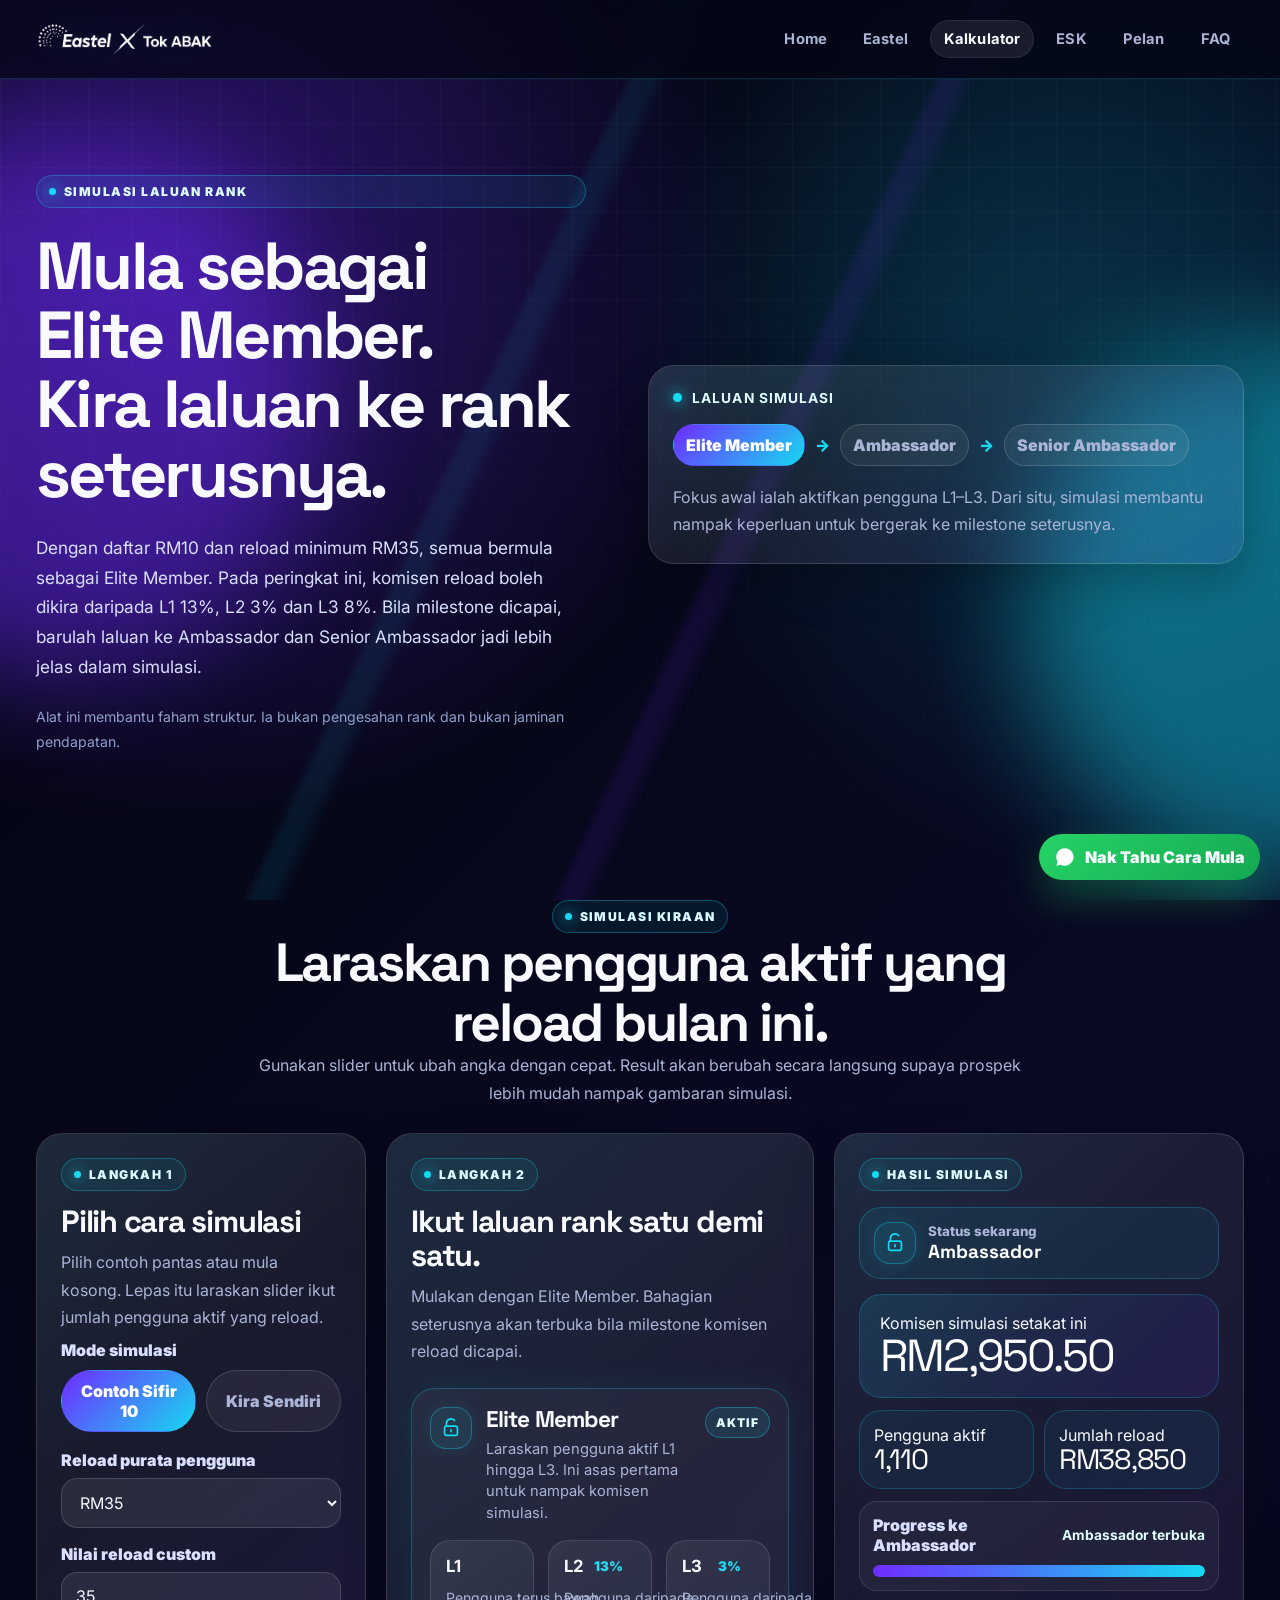
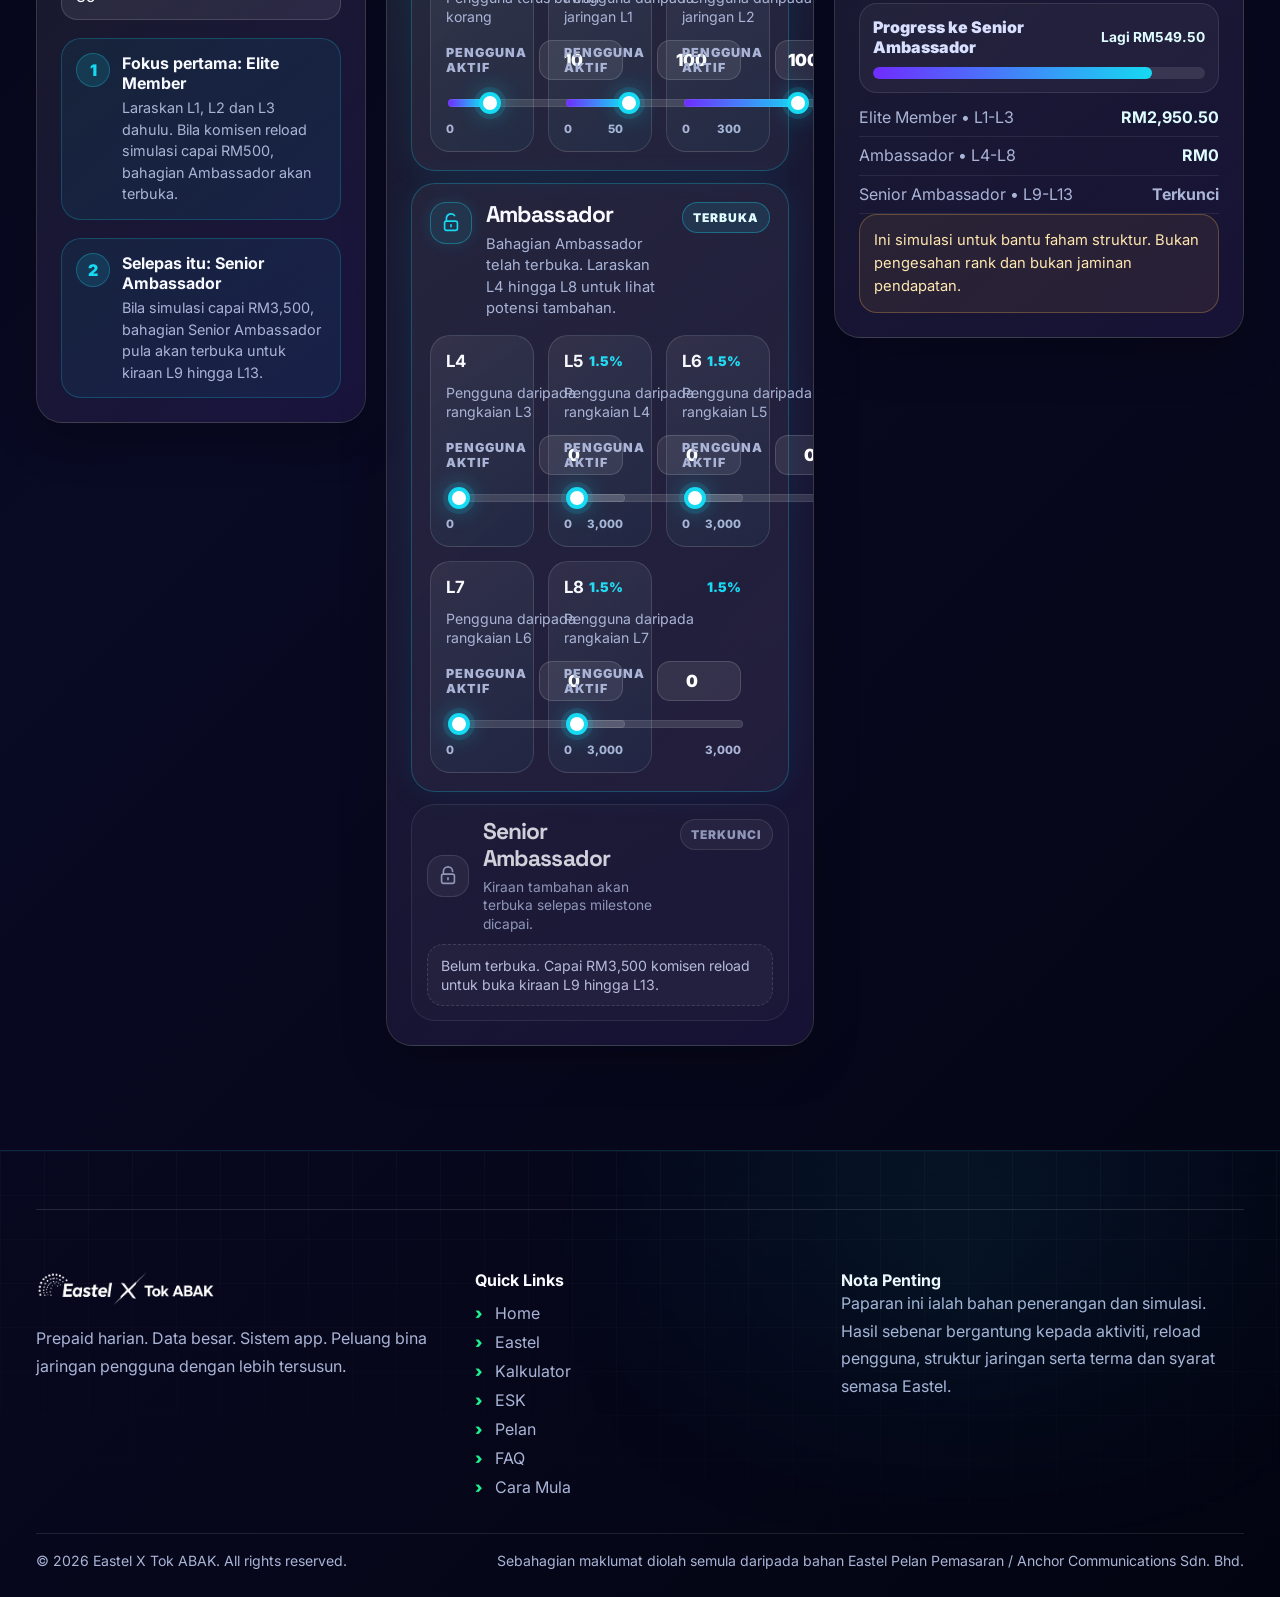
==== commit b562826e: "Add files via upload" ====
--- a/calculator/index.html
+++ b/calculator/index.html
@@ -50,15 +50,15 @@
 <section class="section calculator-guided-section" data-income-calculator>
   <div class="container guided-calculator-intro reveal">
     <span class="eyebrow">Simulasi Kiraan</span>
-    <h2>Masukkan pengguna aktif yang reload bulan ini.</h2>
-    <p>Kira dari asas dahulu: Elite Member, kemudian lihat bila Ambassador dan Senior Ambassador mula terbuka dalam simulasi.</p>
+    <h2>Laraskan pengguna aktif yang reload bulan ini.</h2>
+    <p>Gunakan slider untuk ubah angka dengan cepat. Result akan berubah secara langsung supaya prospek lebih mudah nampak gambaran simulasi.</p>
   </div>
 
   <div class="container unlock-dashboard guided-unlock-dashboard">
     <aside class="dashboard-card rank-setup guided-setup reveal">
       <span class="eyebrow">Langkah 1</span>
-      <h2>Pilih cara kiraan</h2>
-      <p>Guna contoh untuk lihat gambaran segera, atau pilih kira sendiri untuk masukkan angka sebenar.</p>
+      <h2>Pilih cara simulasi</h2>
+      <p>Pilih contoh pantas atau mula kosong. Lepas itu laraskan slider ikut jumlah pengguna aktif yang reload.</p>
 
       <label class="field-label">Mode simulasi</label>
       <div class="preset-tabs unlock-presets guided-mode-tabs">
@@ -83,7 +83,7 @@
         <span class="help-icon" aria-hidden="true">1</span>
         <div>
           <strong>Fokus pertama: Elite Member</strong>
-          <p>Masukkan L1, L2 dan L3 dahulu. Bila komisen reload simulasi capai RM500, bahagian Ambassador akan terbuka.</p>
+          <p>Laraskan L1, L2 dan L3 dahulu. Bila komisen reload simulasi capai RM500, bahagian Ambassador akan terbuka.</p>
         </div>
       </div>
       <div class="unlock-help-card friendly-help-card">
--- a/style.css
+++ b/style.css
@@ -1007,3 +1007,39 @@
   .certificate-showcase-v14 .certificate-card h3{font-size:1.2rem;}
   .certificate-showcase-v14 .certificate-card p{font-size:.95rem;}
 }
+
+/* V15 Slider Calculator UX */
+.calculator-page .guided-calculator-intro h2{max-width:840px;}
+.calculator-page .guided-calculator-intro p{max-width:780px;}
+.slider-level-grid{display:grid;grid-template-columns:repeat(3,minmax(0,1fr));gap:14px;}
+.slider-level-card{padding:15px;border-radius:20px;gap:12px;background:linear-gradient(145deg,rgba(255,255,255,.07),rgba(22,217,242,.045));}
+.slider-level-card .level-card-head{display:flex;align-items:center;justify-content:space-between;gap:10px;}
+.slider-level-card .level-card-head b{font-size:1.05rem;}
+.slider-level-card em{font-style:normal;color:var(--muted);font-size:.88rem;line-height:1.35;min-height:2.4em;}
+.slider-value-row{display:flex;align-items:center;justify-content:space-between;gap:12px;margin-top:2px;}
+.slider-value-row span{font-size:.78rem;font-weight:900;text-transform:uppercase;letter-spacing:.08em;color:var(--muted);}
+.slider-number{width:84px!important;text-align:center;padding:9px 10px!important;border-radius:13px!important;font-weight:900!important;color:#fff!important;background:rgba(255,255,255,.085)!important;}
+.rank-slider{appearance:none;-webkit-appearance:none;width:100%;height:18px;padding:0!important;border:0!important;border-radius:999px!important;background:transparent!important;outline:none;cursor:pointer;}
+.rank-slider::-webkit-slider-runnable-track{height:8px;border-radius:999px;background:linear-gradient(90deg,var(--purple) 0,var(--cyan) var(--fill,0%),rgba(255,255,255,.13) var(--fill,0%),rgba(255,255,255,.13) 100%);box-shadow:inset 0 0 0 1px rgba(255,255,255,.08);}
+.rank-slider::-moz-range-track{height:8px;border-radius:999px;background:rgba(255,255,255,.13);box-shadow:inset 0 0 0 1px rgba(255,255,255,.08);}
+.rank-slider::-moz-range-progress{height:8px;border-radius:999px;background:linear-gradient(90deg,var(--purple),var(--cyan));}
+.rank-slider::-webkit-slider-thumb{-webkit-appearance:none;width:22px;height:22px;margin-top:-7px;border-radius:50%;background:#fff;border:4px solid var(--cyan);box-shadow:0 0 0 5px rgba(22,217,242,.13),0 0 24px rgba(22,217,242,.45);}
+.rank-slider::-moz-range-thumb{width:16px;height:16px;border-radius:50%;background:#fff;border:4px solid var(--cyan);box-shadow:0 0 0 5px rgba(22,217,242,.13),0 0 24px rgba(22,217,242,.45);}
+.rank-slider:disabled{opacity:.45;cursor:not-allowed;}
+.slider-scale{display:flex;align-items:center;justify-content:space-between;color:var(--muted);font-size:.72rem;font-weight:800;margin-top:-4px;}
+.guided-rank-panel.is-unlocked .slider-level-grid{animation:rankOpen .38s ease both;}
+.guided-rank-panel.is-locked .slider-level-grid{display:none;}
+.guided-rank-panel.is-unlocked{border-color:rgba(22,217,242,.26);box-shadow:0 0 34px rgba(22,217,242,.08);}
+@media(max-width:1120px){.slider-level-grid{grid-template-columns:repeat(2,minmax(0,1fr));}}
+@media(max-width:760px){
+  .slider-level-grid{grid-template-columns:1fr!important;gap:12px;}
+  .slider-level-card{padding:14px;border-radius:18px;}
+  .slider-level-card em{min-height:auto;font-size:.84rem;}
+  .slider-value-row{gap:10px;}
+  .slider-number{width:76px!important;}
+  .rank-slider::-webkit-slider-thumb{width:24px;height:24px;margin-top:-8px;}
+  .rank-slider::-moz-range-thumb{width:18px;height:18px;}
+  .calculator-page .guided-calculator-intro h2{font-size:clamp(1.75rem,8vw,2.45rem);}
+  .calculator-page .guided-calculator-intro p{font-size:.96rem;line-height:1.55;}
+}
+@media(max-width:420px){.slider-number{width:70px!important;font-size:.95rem!important}.slider-value-row span{font-size:.7rem}.slider-level-card .level-card-head b{font-size:1rem}}
